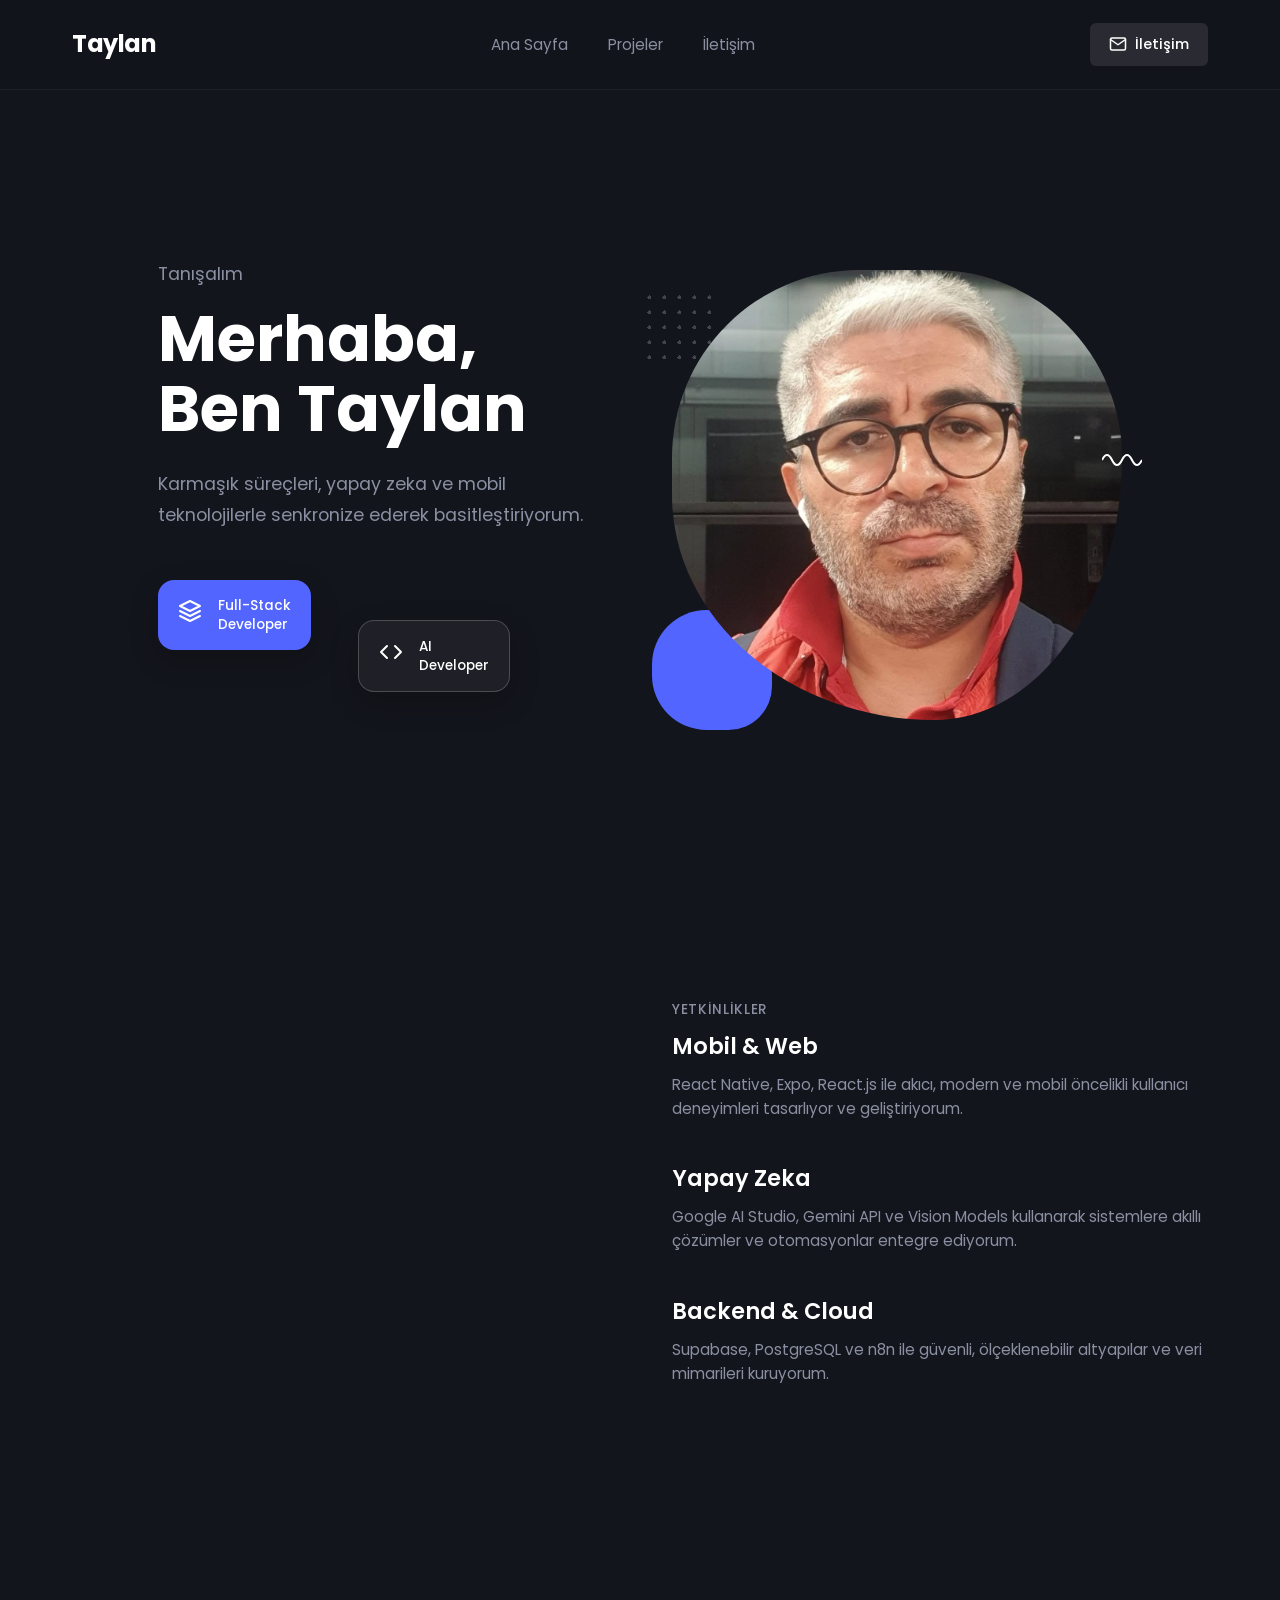
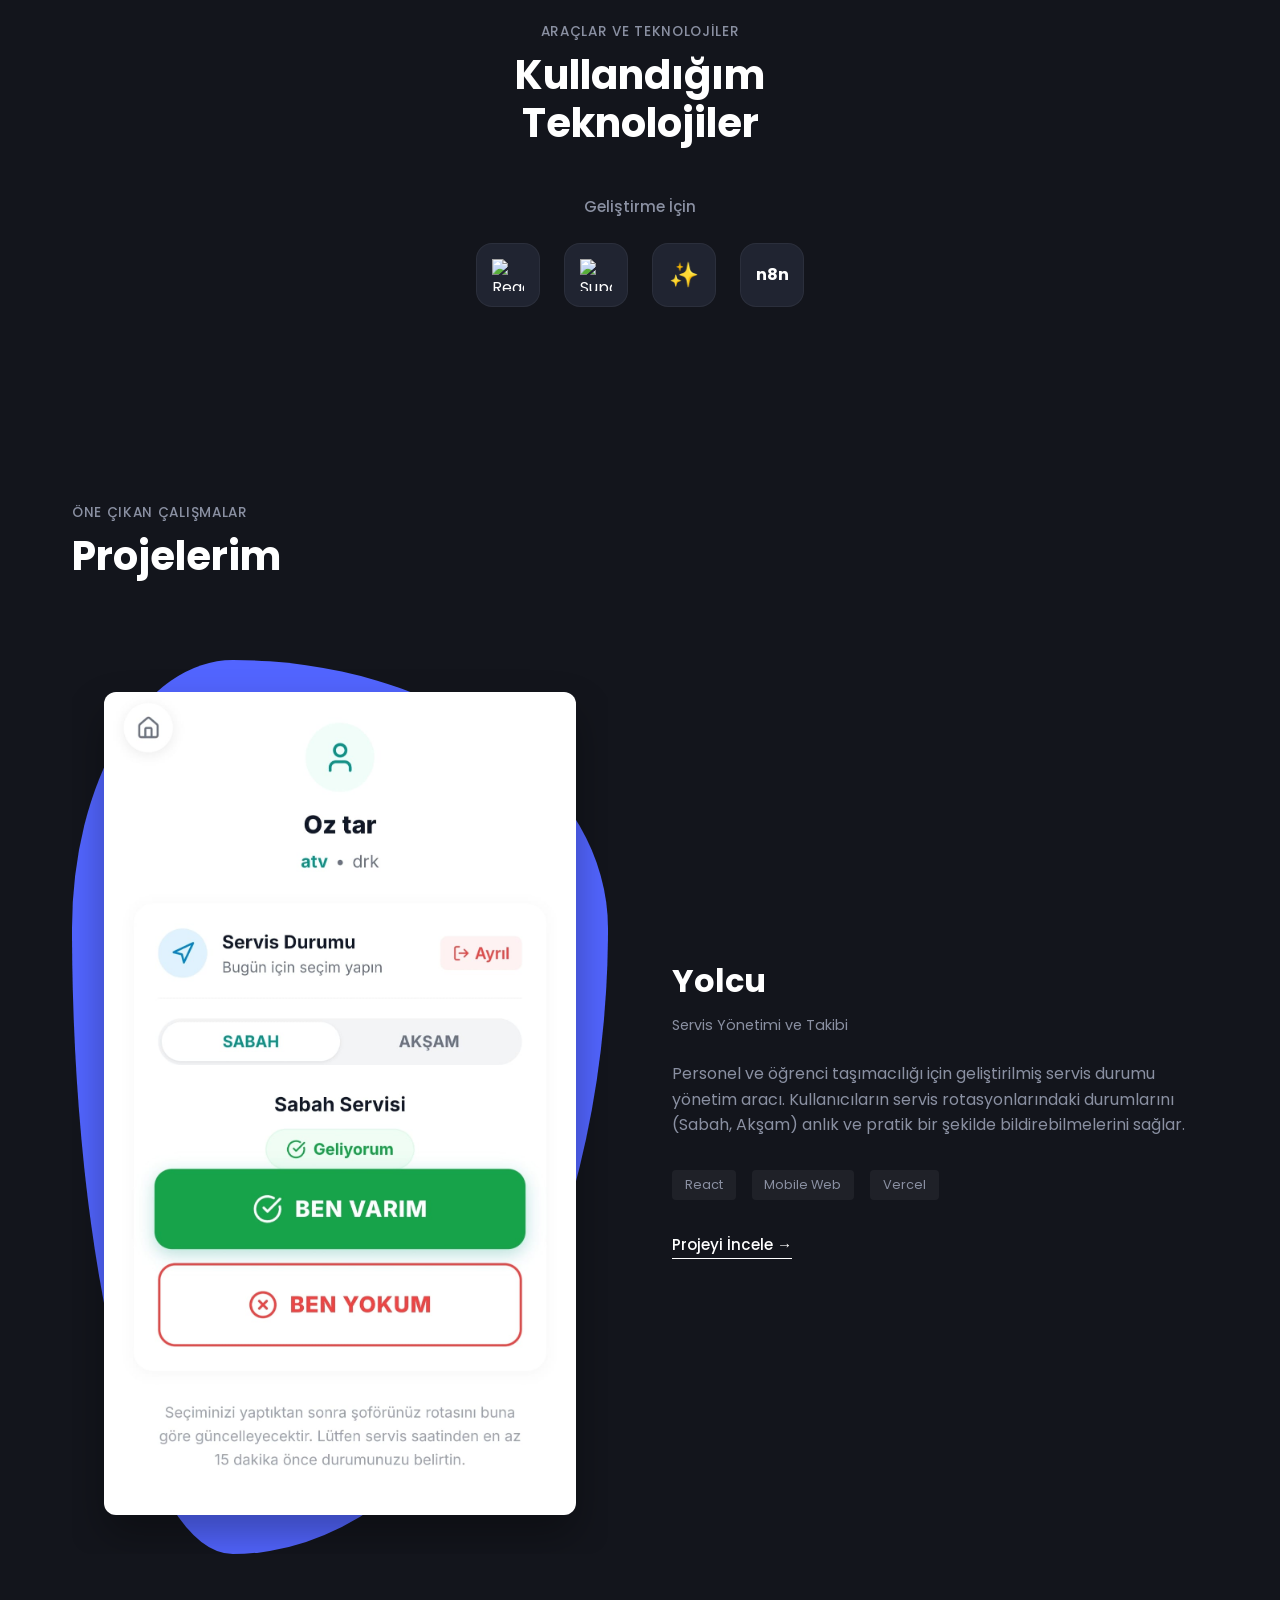
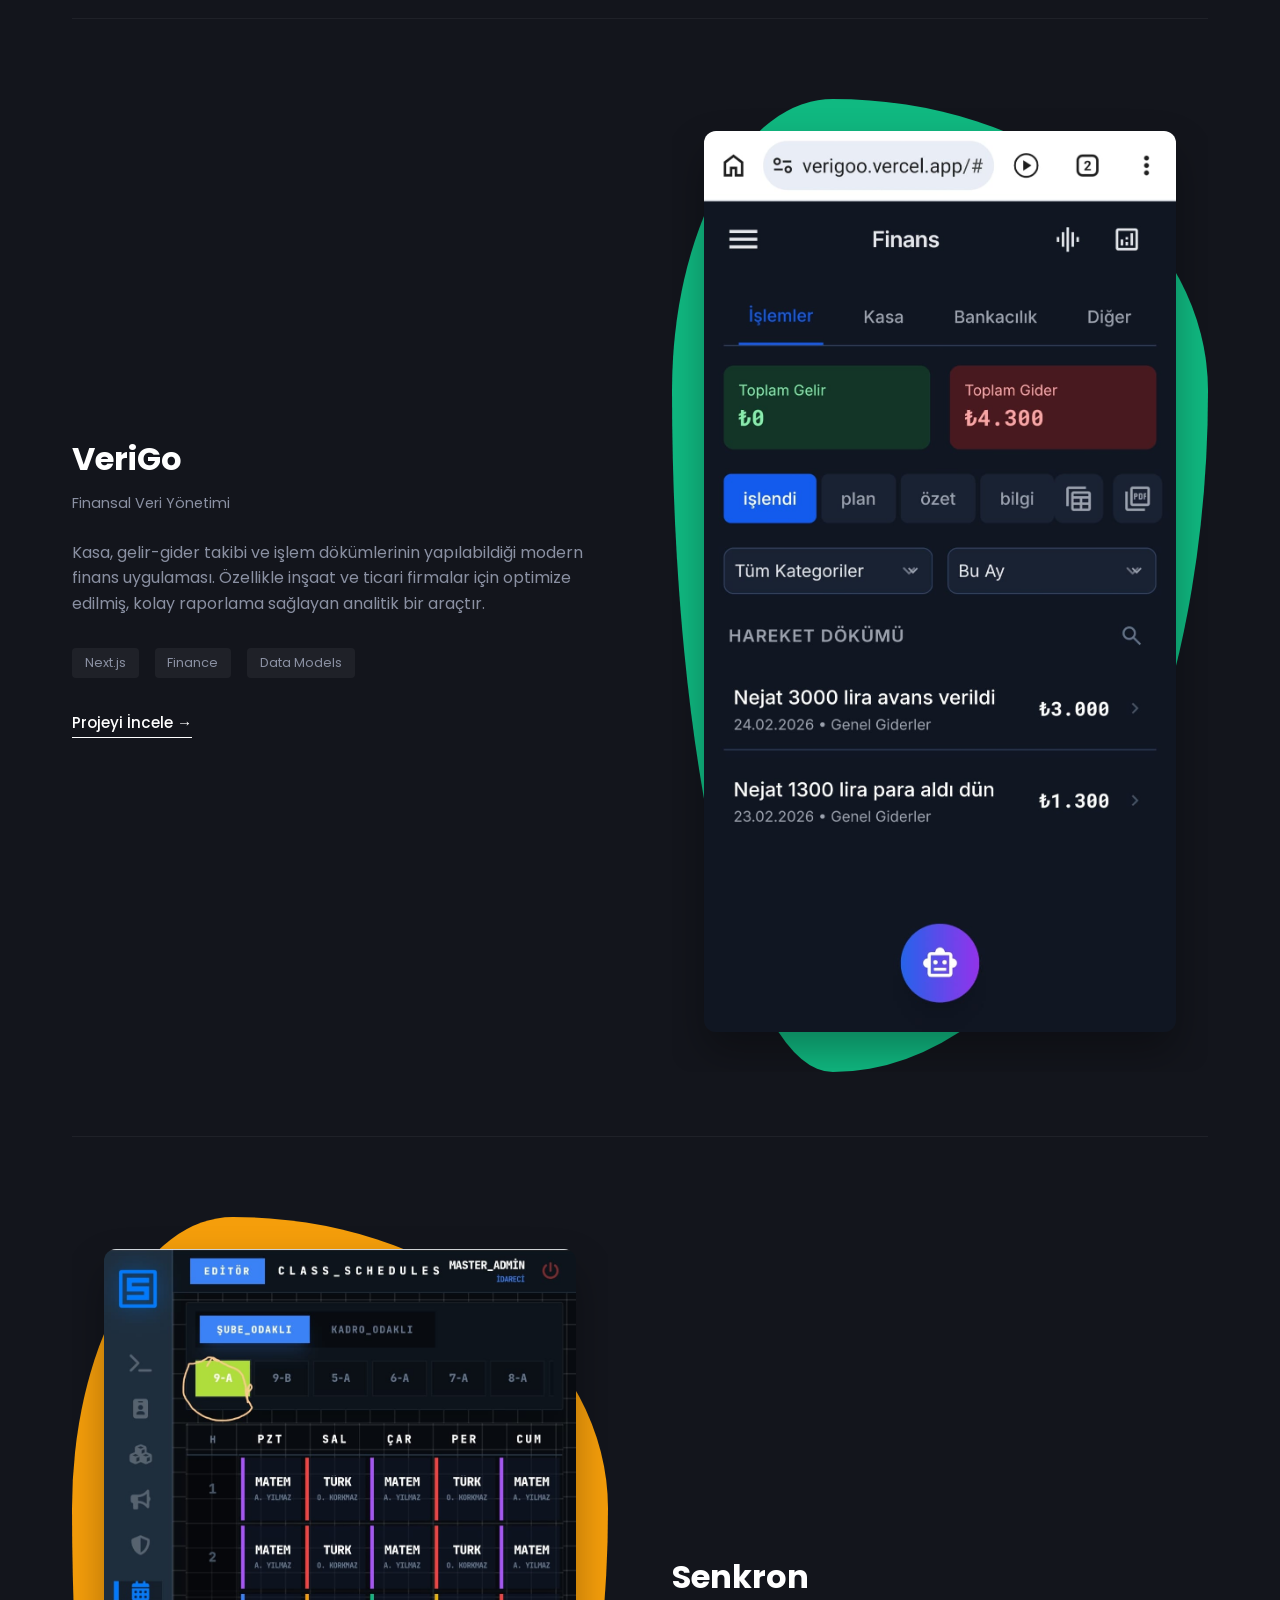
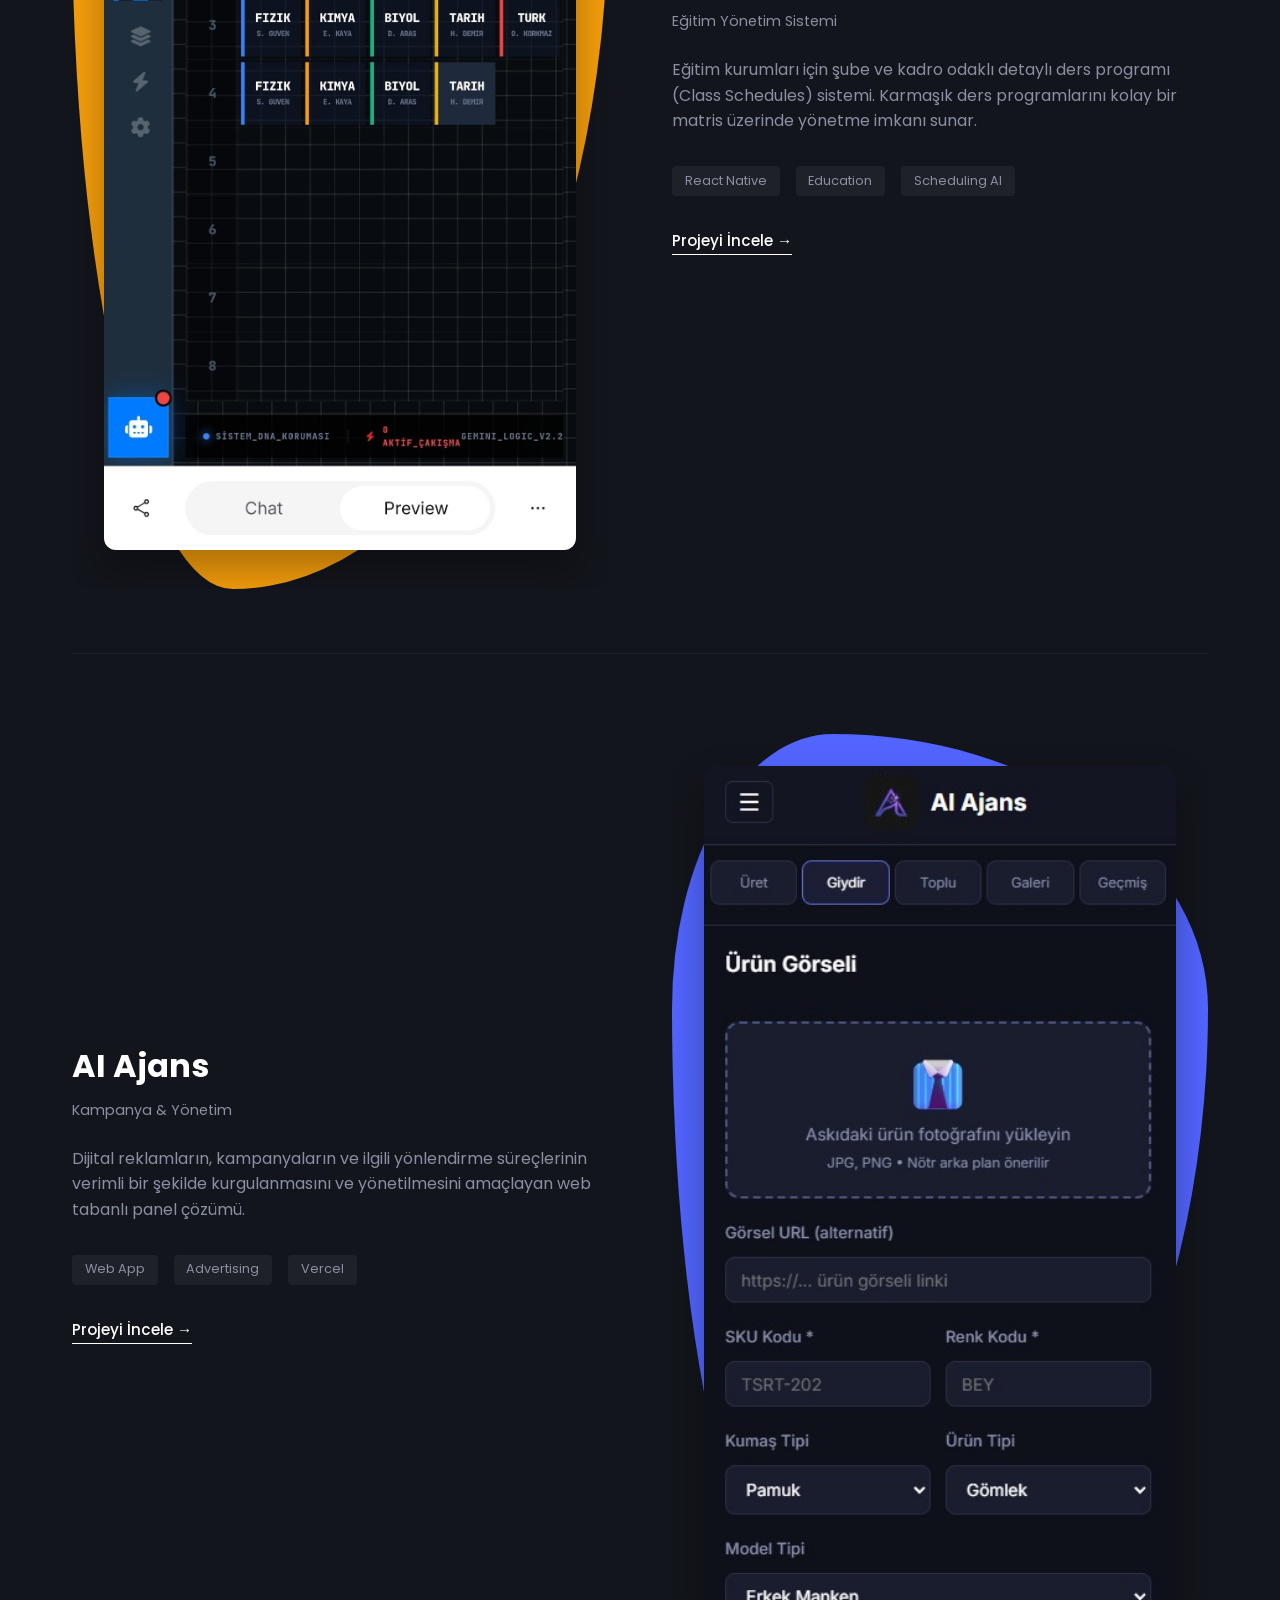
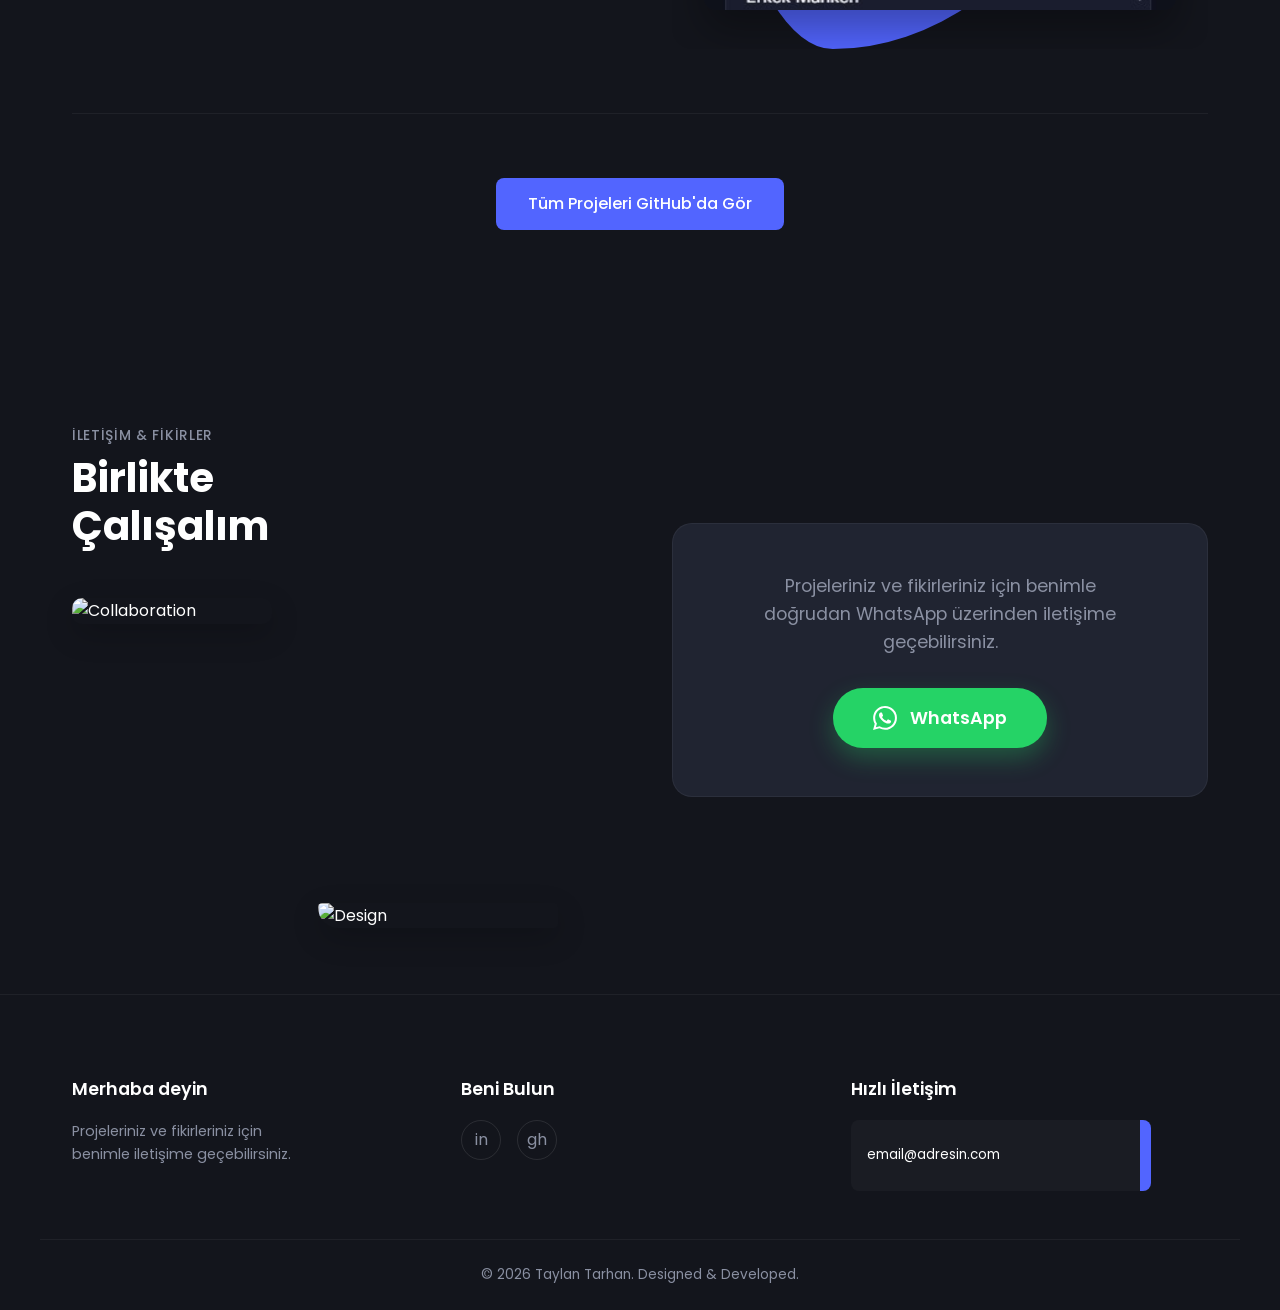
==== index.html @ 41ea9507 "Initial commit: Portfolio design implementation" ====
<!DOCTYPE html>
<html lang="tr">

<head>
    <meta charset="UTF-8">
    <meta name="viewport" content="width=device-width, initial-scale=1.0">
    <title>Taylan Tarhan | Mobil & AI Developer</title>
    <meta name="description"
        content="Karmaşık süreçleri, yapay zeka ve mobil teknolojilerle senkronize ederek basitleştiriyorum.">
    <!-- Google Fonts -->
    <link rel="preconnect" href="https://fonts.googleapis.com">
    <link rel="preconnect" href="https://fonts.gstatic.com" crossorigin>
    <link href="https://fonts.googleapis.com/css2?family=Poppins:wght@300;400;500;600;700;800&display=swap"
        rel="stylesheet">
    <link rel="stylesheet" href="index.css">
</head>

<body>

    <!-- Navbar -->
    <nav class="navbar">
        <div class="container nav-container">
            <a href="#" class="logo">Taylan</a>
            <ul class="nav-links">
                <li><a href="#home">Ana Sayfa</a></li>
                <li><a href="#projects">Projeler</a></li>
                <li><a href="#contact">İletişim</a></li>
            </ul>
            <a href="#contact" class="btn-contact">
                <svg width="18" height="18" viewBox="0 0 24 24" fill="none" stroke="currentColor" stroke-width="2"
                    stroke-linecap="round" stroke-linejoin="round">
                    <path d="M4 4h16c1.1 0 2 .9 2 2v12c0 1.1-.9 2-2 2H4c-1.1 0-2-.9-2-2V6c0-1.1.9-2 2-2z"></path>
                    <polyline points="22,6 12,13 2,6"></polyline>
                </svg>
                İletişim
            </a>
            <!-- Mobile Menu Toggler -->
            <button class="menu-toggle" aria-label="Toggle Menu">
                <span></span>
                <span></span>
                <span></span>
            </button>
        </div>
    </nav>

    <main>
        <!-- Hero Section -->
        <section id="home" class="hero">
            <div class="container hero-container">
                <!-- Left Content -->
                <div class="hero-content">
                    <span class="subtitle">Tanışalım</span>
                    <h1 class="hero-title">Merhaba,<br>Ben Taylan</h1>
                    <p class="hero-desc">Karmaşık süreçleri, yapay zeka ve mobil teknolojilerle senkronize ederek
                        basitleştiriyorum.</p>

                    <div class="floating-badges">
                        <div class="badge badge-1">
                            <div class="badge-icon">
                                <svg width="24" height="24" viewBox="0 0 24 24" fill="none" stroke="currentColor"
                                    stroke-width="2" stroke-linecap="round" stroke-linejoin="round">
                                    <polygon points="12 2 2 7 12 12 22 7 12 2"></polygon>
                                    <polyline points="2 17 12 22 22 17"></polyline>
                                    <polyline points="2 12 12 17 22 12"></polyline>
                                </svg>
                            </div>
                            <span class="badge-text">Full-Stack<br>Developer</span>
                        </div>
                        <div class="badge badge-2">
                            <div class="badge-icon">
                                <svg width="24" height="24" viewBox="0 0 24 24" fill="none" stroke="currentColor"
                                    stroke-width="2" stroke-linecap="round" stroke-linejoin="round">
                                    <polyline points="16 18 22 12 16 6"></polyline>
                                    <polyline points="8 6 2 12 8 18"></polyline>
                                </svg>
                            </div>
                            <span class="badge-text">AI<br>Developer</span>
                        </div>
                    </div>
                </div>

                <!-- Right Visual -->
                <div class="hero-visual">
                    <div class="hero-image-wrapper">
                        <!-- Profil fotoğrafı (kullanıcının klasöre koyduğu) -->
                        <div class="blob-mask">
                            <img src="./profile.png" alt="Taylan Tarhan" class="profile-img">
                        </div>
                        <div class="decorative-shape shape-blue"></div>
                        <div class="decorative-dots"></div>
                        <div class="decorative-wave">
                            <svg width="40" height="20" viewBox="0 0 40 20" fill="none">
                                <path d="M0 10 Q5 0 10 10 T20 10 T30 10 T40 10" stroke="white" stroke-width="2"
                                    fill="none" />
                            </svg>
                        </div>
                    </div>
                </div>
            </div>
        </section>

        <!-- Skills Section -->
        <section id="skills" class="skills-section">
            <div class="container skills-container">
                <div class="skills-empty-space"></div>
                <div class="skills-content">
                    <span class="section-label">Yetkinlikler</span>

                    <div class="skill-item">
                        <h3 class="skill-title">Mobil & Web</h3>
                        <p class="skill-desc">React Native, Expo, React.js ile akıcı, modern ve mobil öncelikli
                            kullanıcı deneyimleri tasarlıyor ve geliştiriyorum.</p>
                    </div>

                    <div class="skill-item">
                        <h3 class="skill-title">Yapay Zeka</h3>
                        <p class="skill-desc">Google AI Studio, Gemini API ve Vision Models kullanarak sistemlere akıllı
                            çözümler ve otomasyonlar entegre ediyorum.</p>
                    </div>

                    <div class="skill-item">
                        <h3 class="skill-title">Backend & Cloud</h3>
                        <p class="skill-desc">Supabase, PostgreSQL ve n8n ile güvenli, ölçeklenebilir altyapılar ve veri
                            mimarileri kuruyorum.</p>
                    </div>
                </div>
            </div>
        </section>

        <!-- Tools & Technologies -->
        <section class="tools-section">
            <div class="container">
                <div class="text-center">
                    <span class="section-label">Araçlar ve Teknolojiler</span>
                    <h2 class="section-title">Kullandığım<br>Teknolojiler</h2>
                </div>

                <div class="tools-grid">
                    <div class="tool-group">
                        <h4 class="tool-group-title">Geliştirme İçin</h4>
                        <div class="tool-icons">
                            <div class="tool-icon icon-react">
                                <img src="https://upload.wikimedia.org/wikipedia/commons/a/a7/React-icon.svg"
                                    alt="React">
                            </div>
                            <div class="tool-icon icon-supabase">
                                <img src="https://supabase.com/docs/supabase-logo-icon.svg" alt="Supabase">
                            </div>
                            <div class="tool-icon icon-gemini">
                                <!-- Placeholder icon for Gemini/AI -->
                                <span style="color:white; font-size:1.5rem;">✨</span>
                            </div>
                            <div class="tool-icon icon-n8n">
                                <!-- Placeholder icon for n8n -->
                                <span style="font-weight:bold; color:var(--text-color);">n8n</span>
                            </div>
                        </div>
                    </div>
                </div>
            </div>
        </section>

        <!-- Recent Projects -->
        <section id="projects" class="projects-section">
            <div class="container">
                <span class="section-label">Öne Çıkan Çalışmalar</span>
                <h2 class="section-title">Projelerim</h2>

                <!-- Project 1: Yolcu -->
                <div class="project-card">
                    <div class="project-image-wrapper">
                        <div class="project-blob-bg blob-color-1"></div>
                        <img src="./yolcu.png" alt="Yolcu Servis" class="project-img">
                    </div>
                    <div class="project-info">
                        <h3 class="project-name">Yolcu</h3>
                        <p class="project-role">Servis Yönetimi ve Takibi</p>
                        <p class="project-desc">Personel ve öğrenci taşımacılığı için geliştirilmiş servis durumu
                            yönetim aracı. Kullanıcıların servis rotasyonlarındaki durumlarını (Sabah, Akşam) anlık ve
                            pratik bir şekilde bildirebilmelerini sağlar.</p>

                        <div class="project-tags">
                            <span>React</span>
                            <span>Mobile Web</span>
                            <span>Vercel</span>
                        </div>

                        <a href="https://yolcu.vercel.app" target="_blank" class="btn-link">Projeyi İncele →</a>
                    </div>
                </div>

                <!-- Project 2: VeriGo -->
                <div class="project-card reverse">
                    <div class="project-image-wrapper">
                        <div class="project-blob-bg blob-color-2"></div>
                        <img src="./verigoo.png" alt="VeriGoo" class="project-img">
                    </div>
                    <div class="project-info">
                        <h3 class="project-name">VeriGo</h3>
                        <p class="project-role">Finansal Veri Yönetimi</p>
                        <p class="project-desc">Kasa, gelir-gider takibi ve işlem dökümlerinin yapılabildiği modern
                            finans uygulaması. Özellikle inşaat ve ticari firmalar için optimize edilmiş, kolay
                            raporlama sağlayan analitik bir araçtır.</p>

                        <div class="project-tags">
                            <span>Next.js</span>
                            <span>Finance</span>
                            <span>Data Models</span>
                        </div>

                        <a href="https://verigoo.vercel.app" target="_blank" class="btn-link">Projeyi İncele →</a>
                    </div>
                </div>

                <!-- Project 3: Senkron -->
                <div class="project-card">
                    <div class="project-image-wrapper">
                        <div class="project-blob-bg blob-color-3"></div>
                        <img src="./senkron.png" alt="Senkron" class="project-img">
                    </div>
                    <div class="project-info">
                        <h3 class="project-name">Senkron</h3>
                        <p class="project-role">Eğitim Yönetim Sistemi</p>
                        <p class="project-desc">Eğitim kurumları için şube ve kadro odaklı detaylı ders programı (Class
                            Schedules) sistemi. Karmaşık ders programlarını kolay bir matris üzerinde yönetme imkanı
                            sunar.</p>

                        <div class="project-tags">
                            <span>React Native</span>
                            <span>Education</span>
                            <span>Scheduling AI</span>
                        </div>

                        <a href="https://senkron.vercel.app" target="_blank" class="btn-link">Projeyi İncele →</a>
                    </div>
                </div>

                <!-- Project 4: AI Ajans -->
                <div class="project-card reverse">
                    <div class="project-image-wrapper">
                        <div class="project-blob-bg blob-color-1"></div>
                        <img src="./reklamlar.png" alt="AI Ajans" class="project-img">
                    </div>
                    <div class="project-info">
                        <h3 class="project-name">AI Ajans</h3>
                        <p class="project-role">Kampanya & Yönetim</p>
                        <p class="project-desc">Dijital reklamların, kampanyaların ve ilgili yönlendirme süreçlerinin
                            verimli bir şekilde kurgulanmasını ve yönetilmesini amaçlayan web tabanlı panel çözümü.</p>

                        <div class="project-tags">
                            <span>Web App</span>
                            <span>Advertising</span>
                            <span>Vercel</span>
                        </div>

                        <a href="https://reklamlar-tau.vercel.app/" target="_blank" class="btn-link">Projeyi İncele
                            →</a>
                    </div>
                </div>

                <div class="text-center" style="margin-top: 4rem;">
                    <a href="https://github.com/ttarhan36" target="_blank" class="btn-primary">Tüm Projeleri
                        GitHub'da Gör</a>
                </div>
            </div>
        </section>

        <!-- Collaborate Section -->
        <section class="collaborate-section">
            <div class="container collaborate-container">
                <div class="collaborate-visual">
                    <span class="section-label">İletişim & Fikirler</span>
                    <h2 class="section-title">Birlikte<br>Çalışalım</h2>
                    <div class="floating-images">
                        <img src="https://images.unsplash.com/photo-1542744173-8e7e53415bb0?q=80&w=400&auto=format&fit=crop"
                            alt="Collaboration" class="collab-img-1">
                        <img src="https://images.unsplash.com/photo-1558655146-d09347e92766?q=80&w=400&auto=format&fit=crop"
                            alt="Design" class="collab-img-2">
                    </div>
                </div>
                <div class="whatsapp-container">
                    <p class="whatsapp-text">Projeleriniz ve fikirleriniz için benimle doğrudan WhatsApp üzerinden
                        iletişime geçebilirsiniz.</p>
                    <a href="https://wa.me/905458858577" target="_blank" class="btn-whatsapp">
                        <svg width="24" height="24" viewBox="0 0 24 24" fill="currentColor"
                            xmlns="http://www.w3.org/2000/svg">
                            <path
                                d="M17.472 14.382c-.297-.149-1.758-.867-2.03-.967-.273-.099-.471-.148-.67.15-.197.297-.767.966-.94 1.164-.173.199-.347.223-.644.075-.297-.15-1.255-.463-2.39-1.475-.888-.788-1.489-1.761-1.662-2.06-.173-.297-.018-.458.13-.606.134-.133.298-.347.446-.52.149-.174.198-.298.298-.497.099-.198.05-.371-.025-.52-.075-.149-.669-1.612-.916-2.207-.242-.579-.487-.5-.669-.51-.173-.008-.371-.01-.57-.01-.198 0-.52.074-.792.372-.272.297-1.04 1.016-1.04 2.479 0 1.462 1.065 2.875 1.213 3.074.149.198 2.096 3.2 5.077 4.487.709.306 1.262.489 1.694.625.712.227 1.36.195 1.871.118.571-.085 1.758-.719 2.006-1.413.248-.694.248-1.289.173-1.413-.074-.124-.272-.198-.57-.347m-5.421 7.403h-.004a9.87 9.87 0 01-5.031-1.378l-.361-.214-3.741.982.998-3.648-.235-.374a9.86 9.86 0 01-1.51-5.26c.001-5.45 4.436-9.884 9.888-9.884 2.64 0 5.122 1.03 6.988 2.898a9.825 9.825 0 012.893 6.994c-.003 5.45-4.437 9.884-9.885 9.884m8.413-18.297A11.815 11.815 0 0012.05 0C5.495 0 .16 5.335.157 11.892c0 2.096.547 4.142 1.588 5.945L.057 24l6.305-1.654a11.882 11.882 0 005.683 1.448h.005c6.554 0 11.89-5.335 11.893-11.893a11.821 11.821 0 00-3.48-8.413z" />
                        </svg>
                        WhatsApp
                    </a>
                </div>
            </div>
        </section>

    </main>

    <!-- Footer -->
    <footer class="footer">
        <div class="container footer-container">
            <div class="footer-col">
                <span class="footer-label">Merhaba deyin</span>
                <p class="footer-text">Projeleriniz ve fikirleriniz için benimle iletişime geçebilirsiniz.</p>
            </div>
            <div class="footer-col">
                <span class="footer-label">Beni Bulun</span>
                <div class="social-links">
                    <a href="https://www.linkedin.com/in/taylan-tarhan-07289817/" target="_blank"
                        class="social-icon">in</a>
                    <a href="https://github.com/ttarhan36" target="_blank" class="social-icon">gh</a>
                </div>
            </div>
            <div class="footer-col">
                <span class="footer-label">Hızlı İletişim</span>
                <div class="newsletter-form">
                    <input type="email" placeholder="Email adresiniz" readonly value="email@adresin.com">
                    <a href="mailto:email@adresin.com" class="btn-subscribe">Mail At</a>
                </div>
            </div>
        </div>
        <div class="container footer-bottom">
            <p>&copy; 2026 Taylan Tarhan. Designed & Developed.</p>
        </div>
    </footer>

    <!-- Script for mobile menu -->
    <script src="main.js"></script>
</body>

</html>
---- index.css ----
/* CSS Reset and Variables */
:root {
    --bg-main: #13151c;
    /* Koyu lacivert/gri arka plan */
    --bg-secondary: #1a1d27;
    --bg-card: #202431;
    --text-main: #ffffff;
    --text-muted: #8a90a2;
    --primary-color: #5265ff;
    /* Ana odak rengi (Mavi) */
    --primary-color-hover: #6778ff;

    --font-family: 'Poppins', sans-serif;

    /* Layout Sizes */
    --container-width: 1200px;
    --nav-height: 90px;
}

* {
    margin: 0;
    padding: 0;
    box-sizing: border-box;
}

html {
    scroll-behavior: smooth;
}

body {
    background-color: var(--bg-main);
    color: var(--text-main);
    font-family: var(--font-family);
    line-height: 1.6;
    overflow-x: hidden;
}

a {
    text-decoration: none;
    color: inherit;
}

ul {
    list-style: none;
}

.container {
    max-width: var(--container-width);
    margin: 0 auto;
    padding: 0 2rem;
}

.text-center {
    text-align: center;
}

/* ── Typography ── */
.section-label {
    display: inline-block;
    color: var(--text-muted);
    font-size: 0.85rem;
    font-weight: 500;
    letter-spacing: 0.05em;
    margin-bottom: 0.5rem;
    text-transform: uppercase;
}

.section-title {
    font-size: 2.5rem;
    font-weight: 700;
    line-height: 1.2;
    margin-bottom: 2rem;
}

/* ── Buttons ── */
.btn-primary {
    display: inline-flex;
    align-items: center;
    justify-content: center;
    background-color: var(--primary-color);
    color: #fff;
    padding: 0.8rem 2rem;
    border-radius: 8px;
    font-weight: 500;
    transition: background-color 0.3s ease;
    border: none;
    cursor: pointer;
    font-family: inherit;
    font-size: 1rem;
}

.btn-primary:hover {
    background-color: var(--primary-color-hover);
}

.btn-link {
    display: inline-flex;
    align-items: center;
    color: var(--text-main);
    font-weight: 500;
    font-size: 0.95rem;
    position: relative;
    padding-bottom: 2px;
}

.btn-link::after {
    content: '';
    position: absolute;
    bottom: 0;
    left: 0;
    width: 100%;
    height: 1px;
    background-color: var(--text-main);
    transition: width 0.3s ease;
}

.btn-link:hover::after {
    width: 0;
}

/* ── Navbar ── */
.navbar {
    position: fixed;
    top: 0;
    left: 0;
    width: 100%;
    height: var(--nav-height);
    display: flex;
    align-items: center;
    z-index: 1000;
    background: rgba(19, 21, 28, 0.85);
    backdrop-filter: blur(10px);
    border-bottom: 1px solid rgba(255, 255, 255, 0.05);
}

.nav-container {
    display: flex;
    justify-content: space-between;
    align-items: center;
    width: 100%;
}

.logo {
    font-size: 1.5rem;
    font-weight: 700;
    letter-spacing: -0.02em;
}

.nav-links {
    display: flex;
    gap: 2.5rem;
}

.nav-links a {
    font-size: 0.95rem;
    font-weight: 400;
    color: var(--text-muted);
    transition: color 0.3s ease;
}

.nav-links a:hover {
    color: var(--text-main);
}

.btn-contact {
    display: flex;
    align-items: center;
    gap: 0.5rem;
    background: rgba(255, 255, 255, 0.1);
    padding: 0.6rem 1.2rem;
    border-radius: 6px;
    font-size: 0.9rem;
    font-weight: 500;
    transition: background 0.3s ease;
}

.btn-contact:hover {
    background: var(--primary-color);
}

.menu-toggle {
    display: none;
    flex-direction: column;
    gap: 5px;
    background: none;
    border: none;
    cursor: pointer;
}

.menu-toggle span {
    width: 24px;
    height: 2px;
    background: var(--text-main);
    transition: all 0.3s ease;
}

/* ── Hero Section ── */
.hero {
    min-height: 100vh;
    display: flex;
    align-items: center;
    padding-top: var(--nav-height);
}

.hero-container {
    display: grid;
    grid-template-columns: 1fr 1fr;
    gap: 4rem;
    align-items: center;
}

.subtitle {
    display: block;
    color: var(--text-muted);
    font-size: 1.1rem;
    margin-bottom: 1rem;
}

.hero-title {
    font-size: 4rem;
    font-weight: 700;
    line-height: 1.1;
    margin-bottom: 1.5rem;
}

.hero-desc {
    color: var(--text-muted);
    font-size: 1.1rem;
    max-width: 450px;
    margin-bottom: 3rem;
    line-height: 1.8;
}

/* Floating Badges */
.floating-badges {
    position: relative;
    height: 150px;
    /* Space for the floating items */
}

.badge {
    position: absolute;
    background: rgba(255, 255, 255, 0.05);
    border: 1px solid rgba(255, 255, 255, 0.1);
    backdrop-filter: blur(8px);
    border-radius: 16px;
    padding: 1rem 1.25rem;
    display: flex;
    align-items: center;
    gap: 1rem;
    transform-style: preserve-3d;
    box-shadow: 0 10px 30px rgba(0, 0, 0, 0.2);
}

.badge-1 {
    top: 0;
    left: 0;
    background: var(--primary-color);
    border: none;
    animation: float1 6s ease-in-out infinite;
    z-index: 2;
}

.badge-2 {
    top: 40px;
    left: 200px;
    border-color: rgba(255, 255, 255, 0.2);
    animation: float2 5s ease-in-out infinite alternate;
}

.badge-text {
    font-size: 0.85rem;
    font-weight: 500;
    line-height: 1.4;
}

/* Hero Visual right side */
.hero-visual {
    position: relative;
    display: flex;
    justify-content: center;
    align-items: center;
}

.hero-image-wrapper {
    position: relative;
    width: 450px;
    height: 450px;
}

/* Profile image with organic blob shape */
.blob-mask {
    width: 100%;
    height: 100%;
    overflow: hidden;
    /* Custom organic shape using clip-path or border-radius */
    border-radius: 50% 50% 50% 70% / 50% 50% 70% 60%;
    background: #e6cba3;
    /* skin tone default placeholder bg */
    z-index: 2;
    position: relative;
}

.blob-mask img {
    width: 100%;
    height: 100%;
    object-fit: cover;
}

/* Decorative background shapes */
.decorative-shape {
    position: absolute;
    width: 120px;
    height: 120px;
    border-radius: 50% 60% 40% 50%;
    z-index: 1;
}

.shape-blue {
    background-color: var(--primary-color);
    bottom: -10px;
    left: -20px;
}

.decorative-dots {
    position: absolute;
    top: 20px;
    left: -30px;
    width: 80px;
    height: 80px;
    background-image: radial-gradient(rgba(255, 255, 255, 0.2) 2px, transparent 2px);
    background-size: 15px 15px;
    z-index: 1;
}

.decorative-wave {
    position: absolute;
    top: 40%;
    right: -20px;
    z-index: 3;
}

/* ── General Sections ── */
.skills-section,
.tools-section,
.projects-section,
.collaborate-section {
    padding: 6rem 0;
}

/* ── Skills Section ── */
.skills-container {
    display: grid;
    grid-template-columns: 1fr 1fr;
    gap: 4rem;
}

@media(max-width: 900px) {
    .skills-container {
        grid-template-columns: 1fr;
        gap: 2rem;
    }

    .skills-empty-space {
        display: none;
    }
}

.skill-item {
    margin-bottom: 2.5rem;
}

.skill-title {
    font-size: 1.4rem;
    font-weight: 600;
    margin-bottom: 0.5rem;
    color: #fff;
}

.skill-desc {
    color: var(--text-muted);
    font-size: 0.95rem;
    line-height: 1.6;
}

/* ── Tools Section ── */
.tools-grid {
    display: flex;
    justify-content: center;
    gap: 2rem;
    margin-top: 3rem;
    flex-wrap: wrap;
}

.tool-group {
    text-align: center;
}

.tool-group-title {
    font-weight: 500;
    color: var(--text-muted);
    margin-bottom: 1.5rem;
    font-size: 0.95rem;
}

.tool-icons {
    display: flex;
    justify-content: center;
    flex-wrap: wrap;
    gap: 1.5rem;
    max-width: 400px;
}

.tool-icon {
    width: 64px;
    height: 64px;
    background: var(--bg-card);
    border-radius: 16px;
    display: flex;
    align-items: center;
    justify-content: center;
    border: 1px solid rgba(255, 255, 255, 0.05);
    transition: transform 0.3s ease;
}

.tool-icon:hover {
    transform: translateY(-5px);
    border-color: rgba(255, 255, 255, 0.2);
}

.tool-icon img {
    max-width: 32px;
    max-height: 32px;
}

/* ── Projects Section ── */
.project-card {
    display: grid;
    grid-template-columns: 1fr 1fr;
    gap: 4rem;
    align-items: center;
    margin-top: 5rem;
}

.project-card.reverse {
    direction: rtl;
    /* simple trick for reversing layout, inner content should be ltr */
}

.project-card.reverse .project-info {
    direction: ltr;
}

/* İnce Ayırıcı Çizgi (Divider) */
.project-card:not(:last-child) {
    border-bottom: 1px solid rgba(255, 255, 255, 0.05);
    padding-bottom: 4rem;
    margin-bottom: 4rem;
}

.project-image-wrapper {
    position: relative;
    border-radius: 20px;
    overflow: hidden;
    padding: 2rem;
    /* space for the blob background effect */
}

.project-blob-bg {
    position: absolute;
    inset: 0;
    border-radius: 30% 70% 70% 30% / 30% 30% 70% 70%;
    z-index: 1;
}

.blob-color-1 {
    background-color: #5265ff;
}

.blob-color-2 {
    background-color: #10b981;
}

.blob-color-3 {
    background-color: #f59e0b;
}

.project-img {
    position: relative;
    z-index: 2;
    width: 100%;
    border-radius: 12px;
    box-shadow: 0 20px 40px rgba(0, 0, 0, 0.3);
}

.project-name {
    font-size: 2rem;
    font-weight: 700;
    margin-bottom: 0.5rem;
}

.project-role {
    font-size: 0.9rem;
    color: var(--text-muted);
    margin-bottom: 1.5rem;
}

.project-desc {
    color: var(--text-muted);
    font-size: 1rem;
    margin-bottom: 2rem;
}

.project-tags {
    display: flex;
    gap: 1rem;
    flex-wrap: wrap;
    margin-bottom: 2rem;
}

.project-tags span {
    font-size: 0.8rem;
    color: var(--text-muted);
    background: rgba(255, 255, 255, 0.05);
    padding: 0.3rem 0.8rem;
    border-radius: 4px;
}

/* ── Collaborate Section ── */
.collaborate-container {
    display: grid;
    grid-template-columns: 1fr 1fr;
    gap: 4rem;
    align-items: center;
}

.collaborate-visual {
    position: relative;
}

.floating-images {
    position: relative;
    height: 300px;
    margin-top: 3rem;
}

.collab-img-1,
.collab-img-2 {
    position: absolute;
    border-radius: 12px;
    box-shadow: 0 10px 30px rgba(0, 0, 0, 0.2);
}

.collab-img-1 {
    width: 200px;
    top: 0;
    left: 0;
    border-radius: 10px;
    z-index: 2;
}

.collab-img-2 {
    width: 240px;
    bottom: -30px;
    right: 50px;
    border-radius: 20px 20px 20px 100px;
    /* Custom shape style from design */
}

.whatsapp-container {
    background: var(--bg-card);
    padding: 3rem;
    border-radius: 20px;
    display: flex;
    flex-direction: column;
    align-items: center;
    justify-content: center;
    text-align: center;
    gap: 2rem;
    border: 1px solid rgba(255, 255, 255, 0.05);
}

.whatsapp-text {
    font-size: 1.1rem;
    color: var(--text-muted);
    max-width: 400px;
    line-height: 1.6;
}

.btn-whatsapp {
    display: inline-flex;
    align-items: center;
    gap: 0.8rem;
    background-color: #25D366;
    color: #fff;
    padding: 1rem 2.5rem;
    border-radius: 50px;
    font-weight: 600;
    font-size: 1.1rem;
    transition: all 0.3s ease;
    box-shadow: 0 10px 25px rgba(37, 211, 102, 0.3);
}

.btn-whatsapp:hover {
    transform: translateY(-5px);
    background-color: #1ebe57;
    box-shadow: 0 15px 35px rgba(37, 211, 102, 0.4);
    color: #fff;
}

/* ── Footer ── */
.footer {
    padding-top: 5rem;
    border-top: 1px solid rgba(255, 255, 255, 0.05);
}

.footer-container {
    display: grid;
    grid-template-columns: repeat(3, 1fr);
    gap: 2rem;
    margin-bottom: 3rem;
}

.footer-label {
    display: block;
    font-size: 1.1rem;
    font-weight: 600;
    margin-bottom: 1rem;
}

.footer-text {
    color: var(--text-muted);
    font-size: 0.9rem;
    max-width: 250px;
}

.social-links {
    display: flex;
    gap: 1rem;
}

.social-icon {
    width: 40px;
    height: 40px;
    display: flex;
    align-items: center;
    justify-content: center;
    border: 1px solid rgba(255, 255, 255, 0.1);
    border-radius: 50%;
    color: var(--text-muted);
    transition: all 0.3s;
}

.social-icon:hover {
    background: var(--text-main);
    color: var(--bg-main);
}

.newsletter-form {
    display: flex;
    background: rgba(255, 255, 255, 0.03);
    border-radius: 8px;
    overflow: hidden;
    max-width: 300px;
}

.newsletter-form input {
    flex: 1;
    background: transparent;
    border: none;
    padding: 0.8rem 1rem;
    color: var(--text-main);
    font-family: inherit;
    outline: none;
}

.btn-subscribe {
    background: var(--primary-color);
    color: #fff;
    padding: 0.8rem 1.25rem;
    font-weight: 500;
    font-size: 0.9rem;
    transition: background 0.3s;
}

.btn-subscribe:hover {
    background: var(--primary-color-hover);
}

.footer-bottom {
    text-align: center;
    padding: 1.5rem 0;
    border-top: 1px solid rgba(255, 255, 255, 0.05);
    color: var(--text-muted);
    font-size: 0.85rem;
}

/* ── Animations ── */
@keyframes float1 {

    0%,
    100% {
        transform: translateY(0);
    }

    50% {
        transform: translateY(-10px);
    }
}

@keyframes float2 {

    0%,
    100% {
        transform: translateY(0);
    }

    50% {
        transform: translateY(15px);
    }
}

/* ── Responsive ── */
@media (max-width: 992px) {

    .hero-container,
    .project-card,
    .collaborate-container {
        grid-template-columns: 1fr;
        gap: 3rem;
    }

    .project-card.reverse {
        direction: ltr;
        /* Reset reverse on mobile */
    }

    .hero-visual {
        order: -1;
        /* image first on mobile */
    }

    .hero-title {
        font-size: 3rem;
    }

    .footer-container {
        grid-template-columns: 1fr;
        gap: 3rem;
    }
}

@media (max-width: 768px) {

    .nav-links,
    .btn-contact {
        display: none;
        /* simple mobile nav hide for now */
    }

    .menu-toggle {
        display: flex;
    }
}
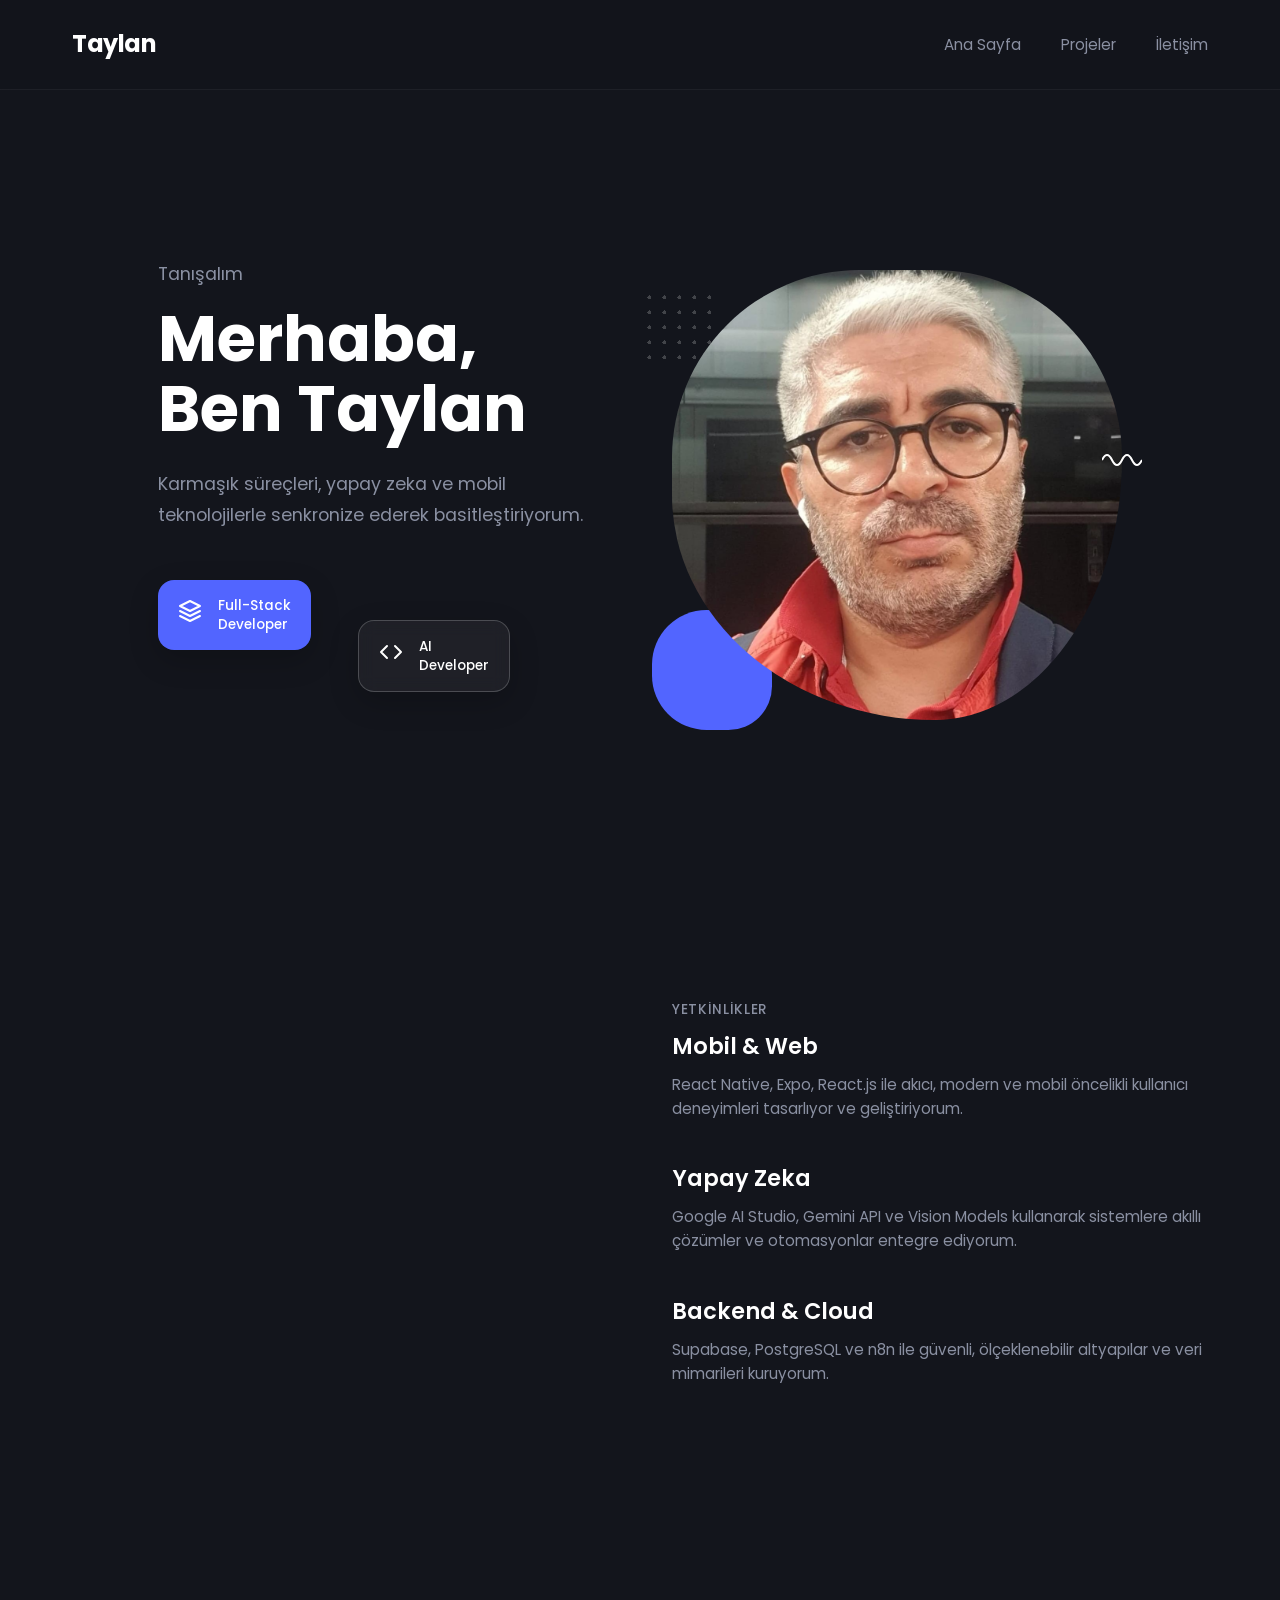
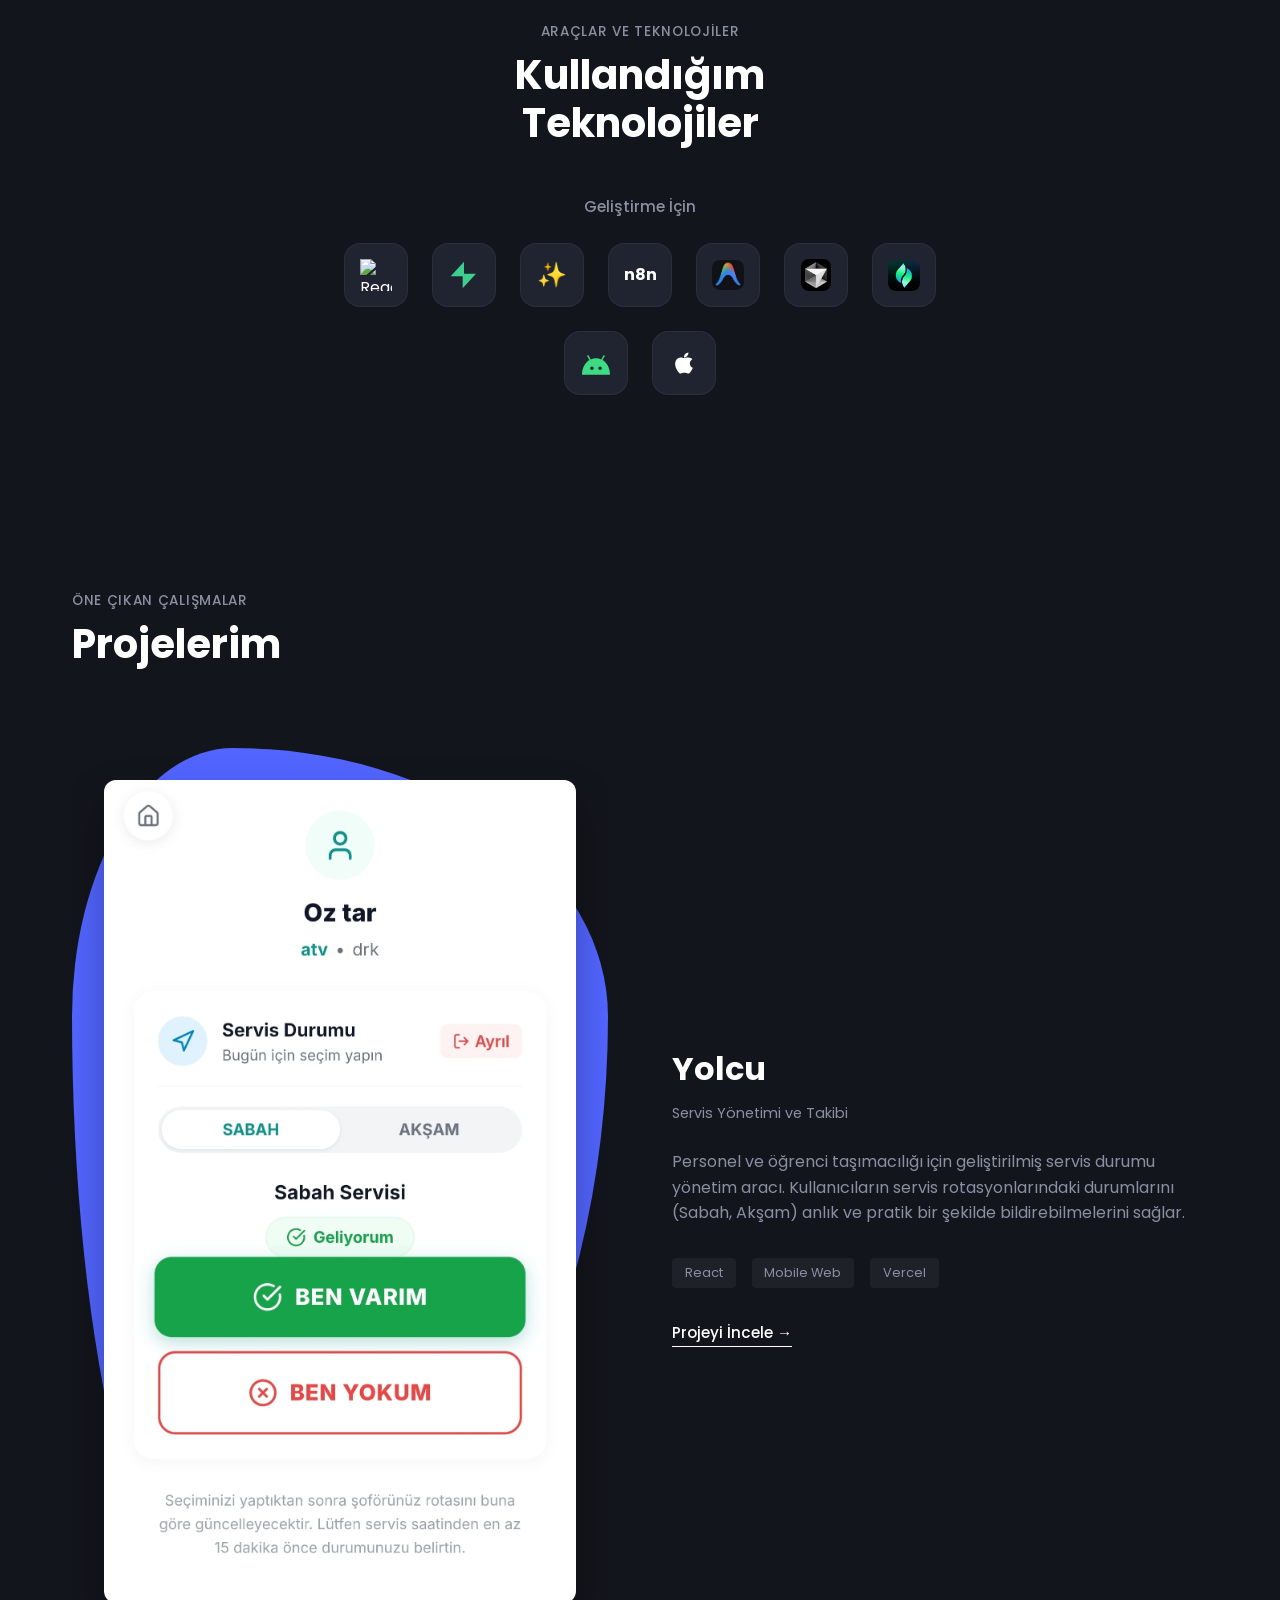
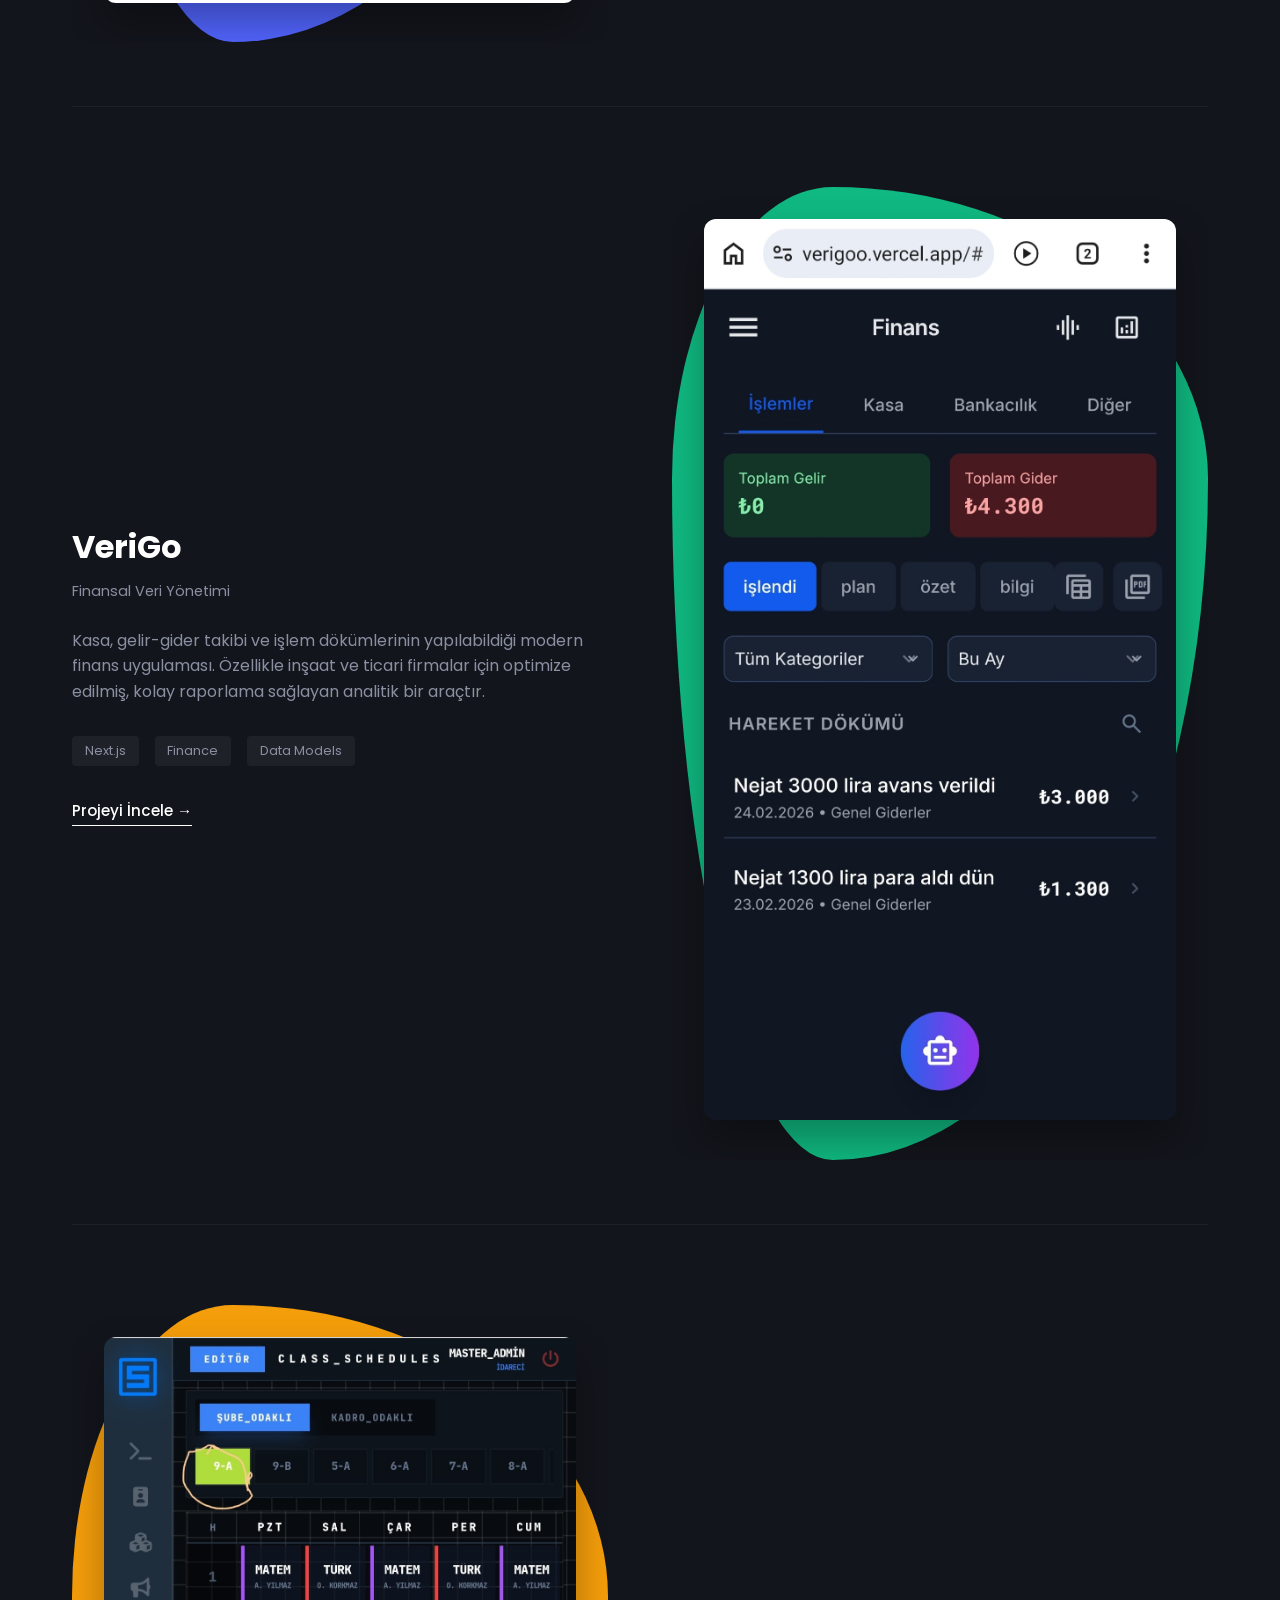
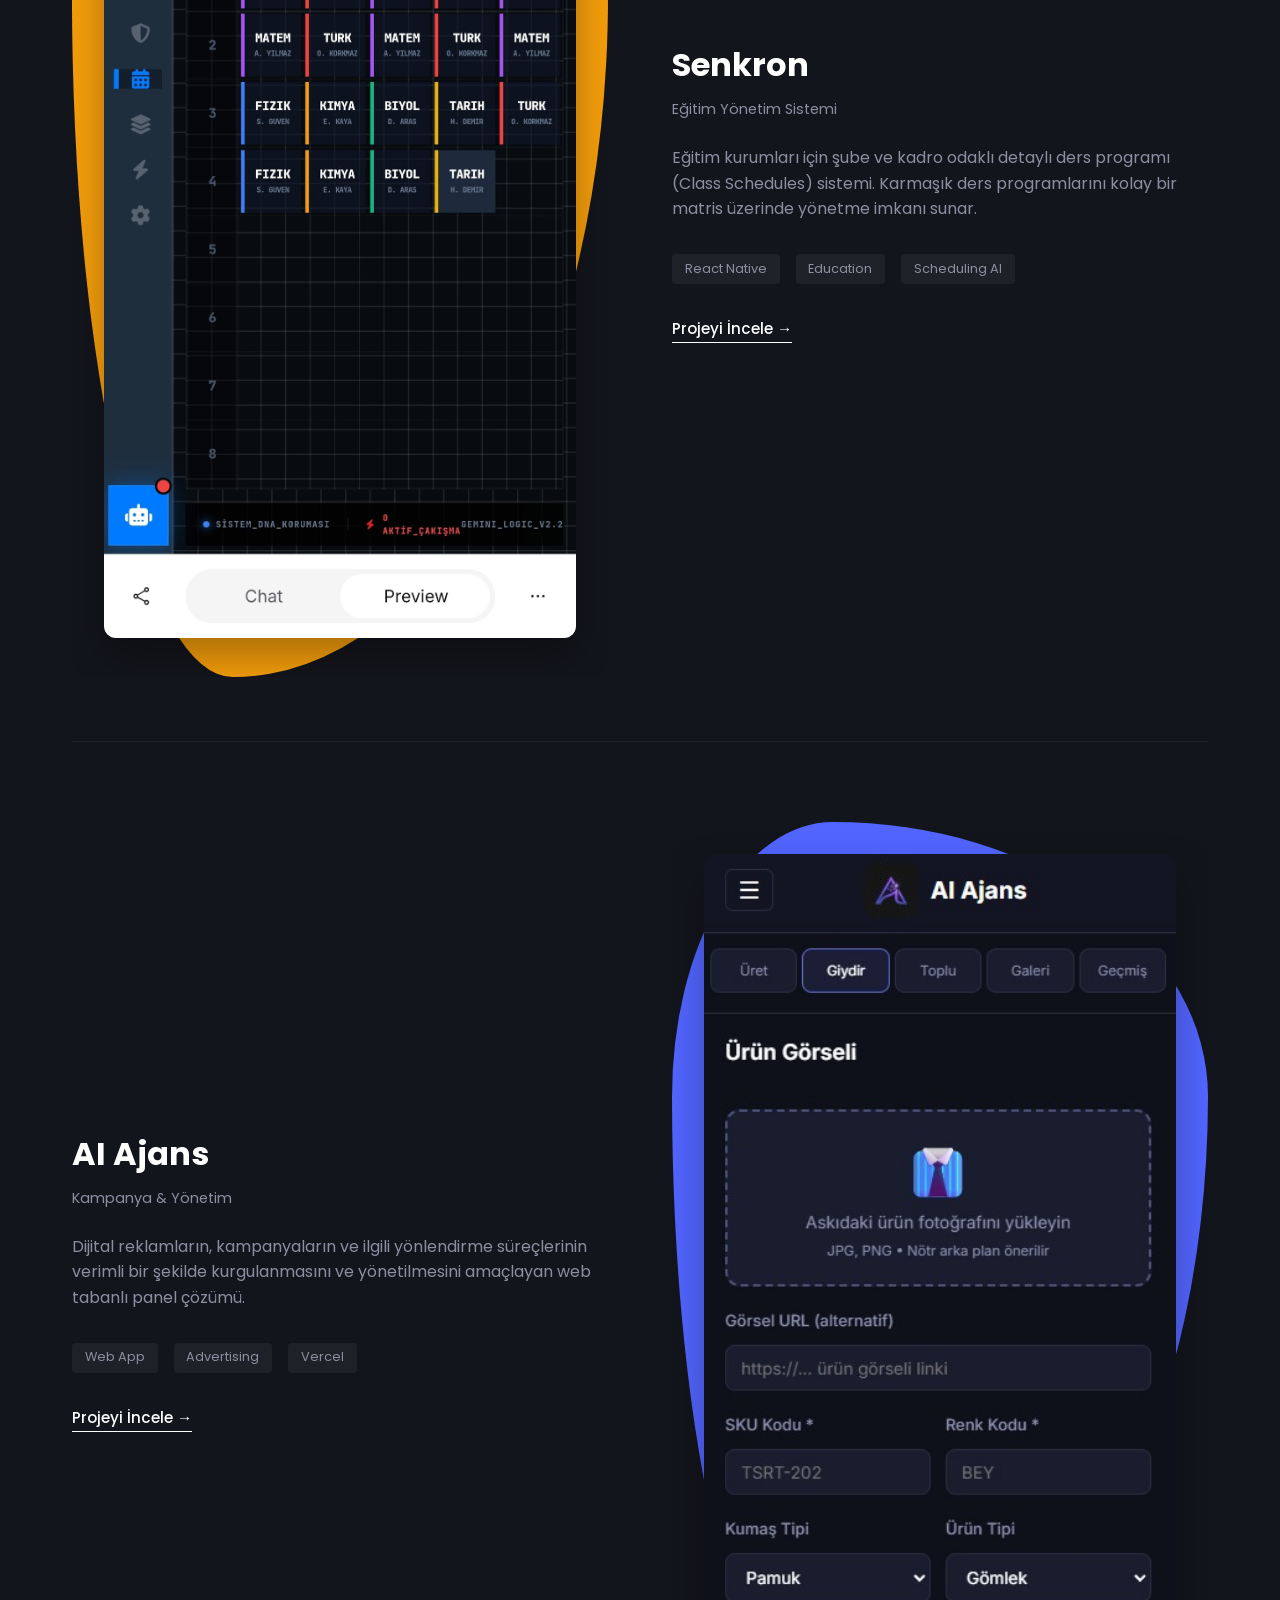
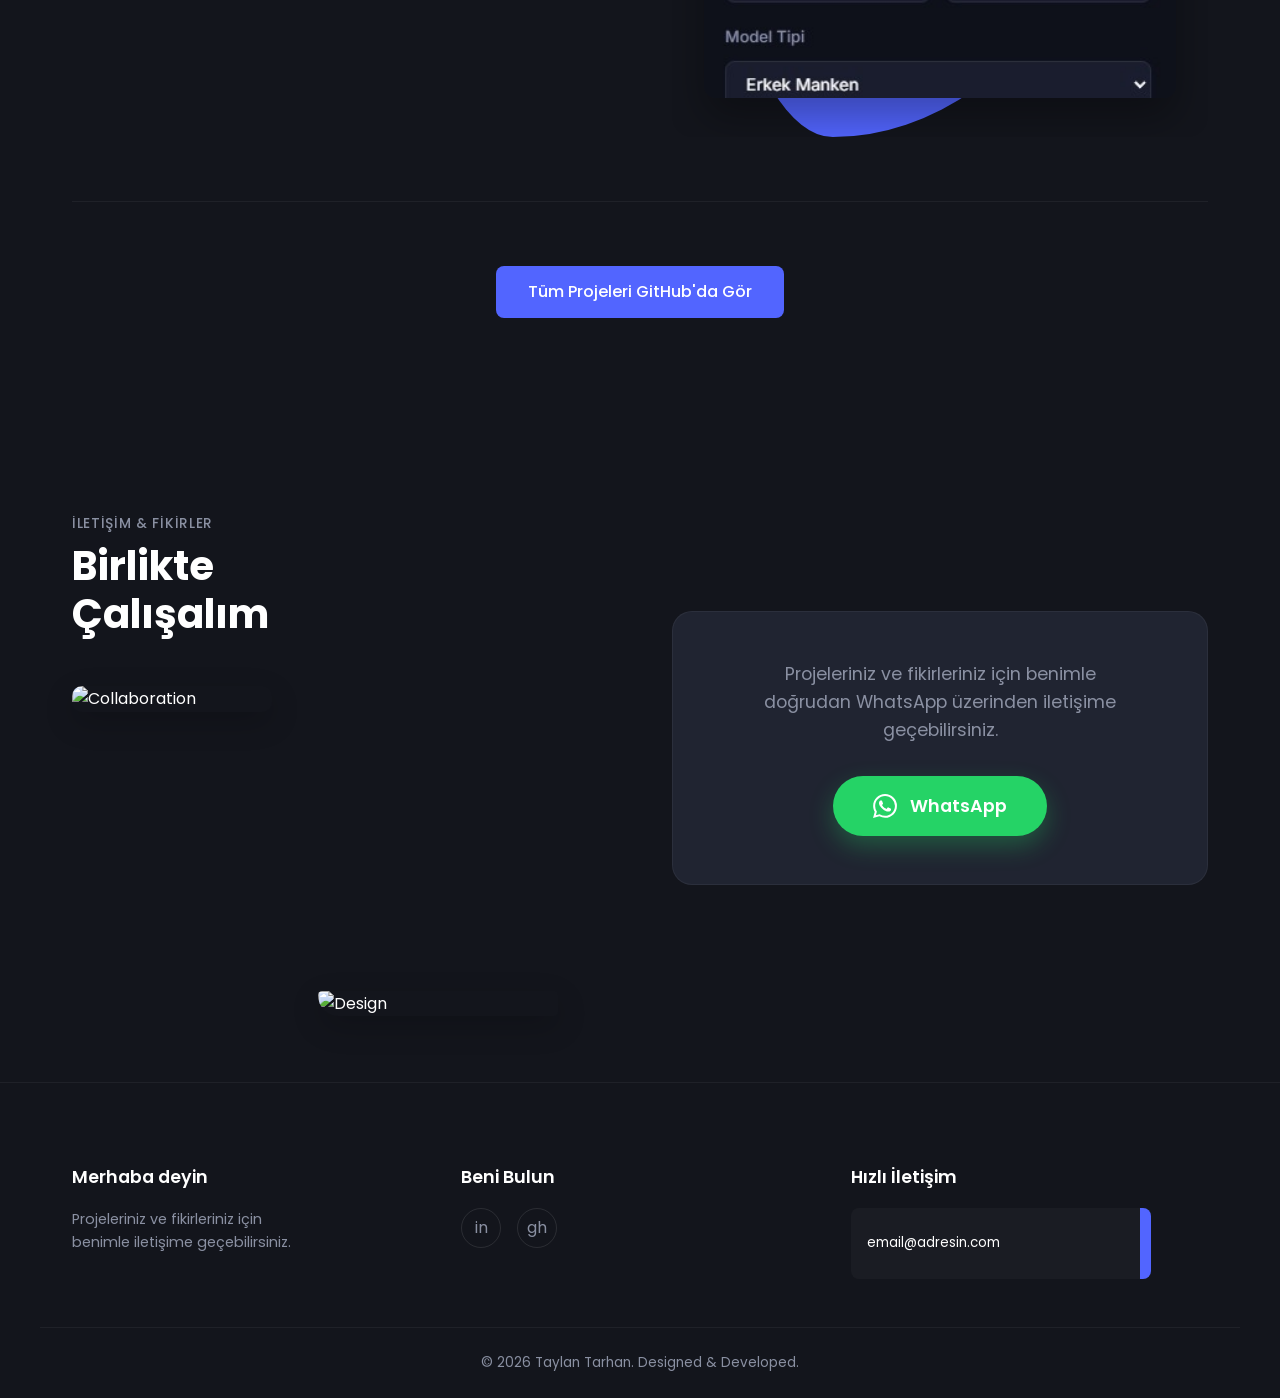
==== commit f150d262: "Update: WhatsApp contact, tech logos, design refinements" ====
--- a/index.html
+++ b/index.html
@@ -24,16 +24,8 @@
             <ul class="nav-links">
                 <li><a href="#home">Ana Sayfa</a></li>
                 <li><a href="#projects">Projeler</a></li>
-                <li><a href="#contact">İletişim</a></li>
+                <li><a href="https://wa.me/905458858577" target="_blank">İletişim</a></li>
             </ul>
-            <a href="#contact" class="btn-contact">
-                <svg width="18" height="18" viewBox="0 0 24 24" fill="none" stroke="currentColor" stroke-width="2"
-                    stroke-linecap="round" stroke-linejoin="round">
-                    <path d="M4 4h16c1.1 0 2 .9 2 2v12c0 1.1-.9 2-2 2H4c-1.1 0-2-.9-2-2V6c0-1.1.9-2 2-2z"></path>
-                    <polyline points="22,6 12,13 2,6"></polyline>
-                </svg>
-                İletişim
-            </a>
             <!-- Mobile Menu Toggler -->
             <button class="menu-toggle" aria-label="Toggle Menu">
                 <span></span>
@@ -139,20 +131,42 @@
                     <div class="tool-group">
                         <h4 class="tool-group-title">Geliştirme İçin</h4>
                         <div class="tool-icons">
-                            <div class="tool-icon icon-react">
+                            <div class="tool-icon icon-react" title="React">
                                 <img src="https://upload.wikimedia.org/wikipedia/commons/a/a7/React-icon.svg"
                                     alt="React">
                             </div>
-                            <div class="tool-icon icon-supabase">
-                                <img src="https://supabase.com/docs/supabase-logo-icon.svg" alt="Supabase">
-                            </div>
-                            <div class="tool-icon icon-gemini">
-                                <!-- Placeholder icon for Gemini/AI -->
+                            <div class="tool-icon icon-supabase" title="Supabase">
+                                <svg viewBox="0 0 24 24" width="32" height="32" fill="none"
+                                    xmlns="http://www.w3.org/2000/svg">
+                                    <path d="M12 2L2 13h9v9l10-11h-9V2z" fill="#3ECF8E" />
+                                </svg>
+                            </div>
+                            <div class="tool-icon icon-gemini" title="Gemini AI">
                                 <span style="color:white; font-size:1.5rem;">✨</span>
                             </div>
-                            <div class="tool-icon icon-n8n">
-                                <!-- Placeholder icon for n8n -->
+                            <div class="tool-icon icon-n8n" title="n8n">
                                 <span style="font-weight:bold; color:var(--text-color);">n8n</span>
+                            </div>
+                            <div class="tool-icon icon-ag" title="Antigravity">
+                                <img src="./antigravity.jpeg" alt="Antigravity" style="border-radius: 8px;">
+                            </div>
+                            <div class="tool-icon icon-cursor" title="Cursor">
+                                <img src="./cursor.jpeg" alt="Cursor" style="border-radius: 8px;">
+                            </div>
+                            <div class="tool-icon icon-vardent" title="Vardent">
+                                <img src="./vardent.jpeg" alt="Vardent" style="border-radius: 8px;">
+                            </div>
+                            <div class="tool-icon icon-android" title="Android">
+                                <svg viewBox="0 0 24 24" width="28" height="28" fill="#3DDC84">
+                                    <path
+                                        d="M17.6 9.48l1.84-3.18c.16-.31.04-.69-.26-.85-.29-.15-.65-.06-.83.22l-1.88 3.24c-2.86-1.21-6.08-1.21-8.94 0L5.65 5.67c-.19-.29-.58-.38-.87-.22-.29.15-.41.54-.26.85l1.84 3.18C2.69 11.55 0 16.5 0 22h24c0-5.5-2.69-10.45-6.4-12.52zM8.5 18c-.83 0-1.5-.67-1.5-1.5S7.67 15 8.5 15s1.5.67 1.5 1.5S9.33 18 8.5 18zm7 0c-.83 0-1.5-.67-1.5-1.5S14.67 15 15.5 15s1.5.67 1.5 1.5S16.33 18 15.5 18z" />
+                                </svg>
+                            </div>
+                            <div class="tool-icon icon-ios" title="iOS">
+                                <svg viewBox="0 0 24 24" width="28" height="28" fill="#fff">
+                                    <path
+                                        d="M17.05 20.28c-.98.95-2.05.8-3.08.35-1.09-.46-2.09-.48-3.24 0-1.44.62-2.2.44-3.06-.35C2.79 15.25 3.51 7.59 9.05 7.31c1.35.05 2.26.45 3.09.45.71 0 2.02-.45 3.39-.45 1.62.06 2.87.5 3.65 1.48-3.21 1.95-2.67 6.07.45 7.37-.73 1.63-1.63 3.08-2.58 4.12zM12.03 7.25c-.15-2.23 1.66-4.07 3.74-4.25.29 2.58-2.34 4.5-3.74 4.25z" />
+                                </svg>
                             </div>
                         </div>
                     </div>
--- a/index.css
+++ b/index.css
@@ -408,7 +408,7 @@
     justify-content: center;
     flex-wrap: wrap;
     gap: 1.5rem;
-    max-width: 400px;
+    max-width: 600px;
 }
 
 .tool-icon {
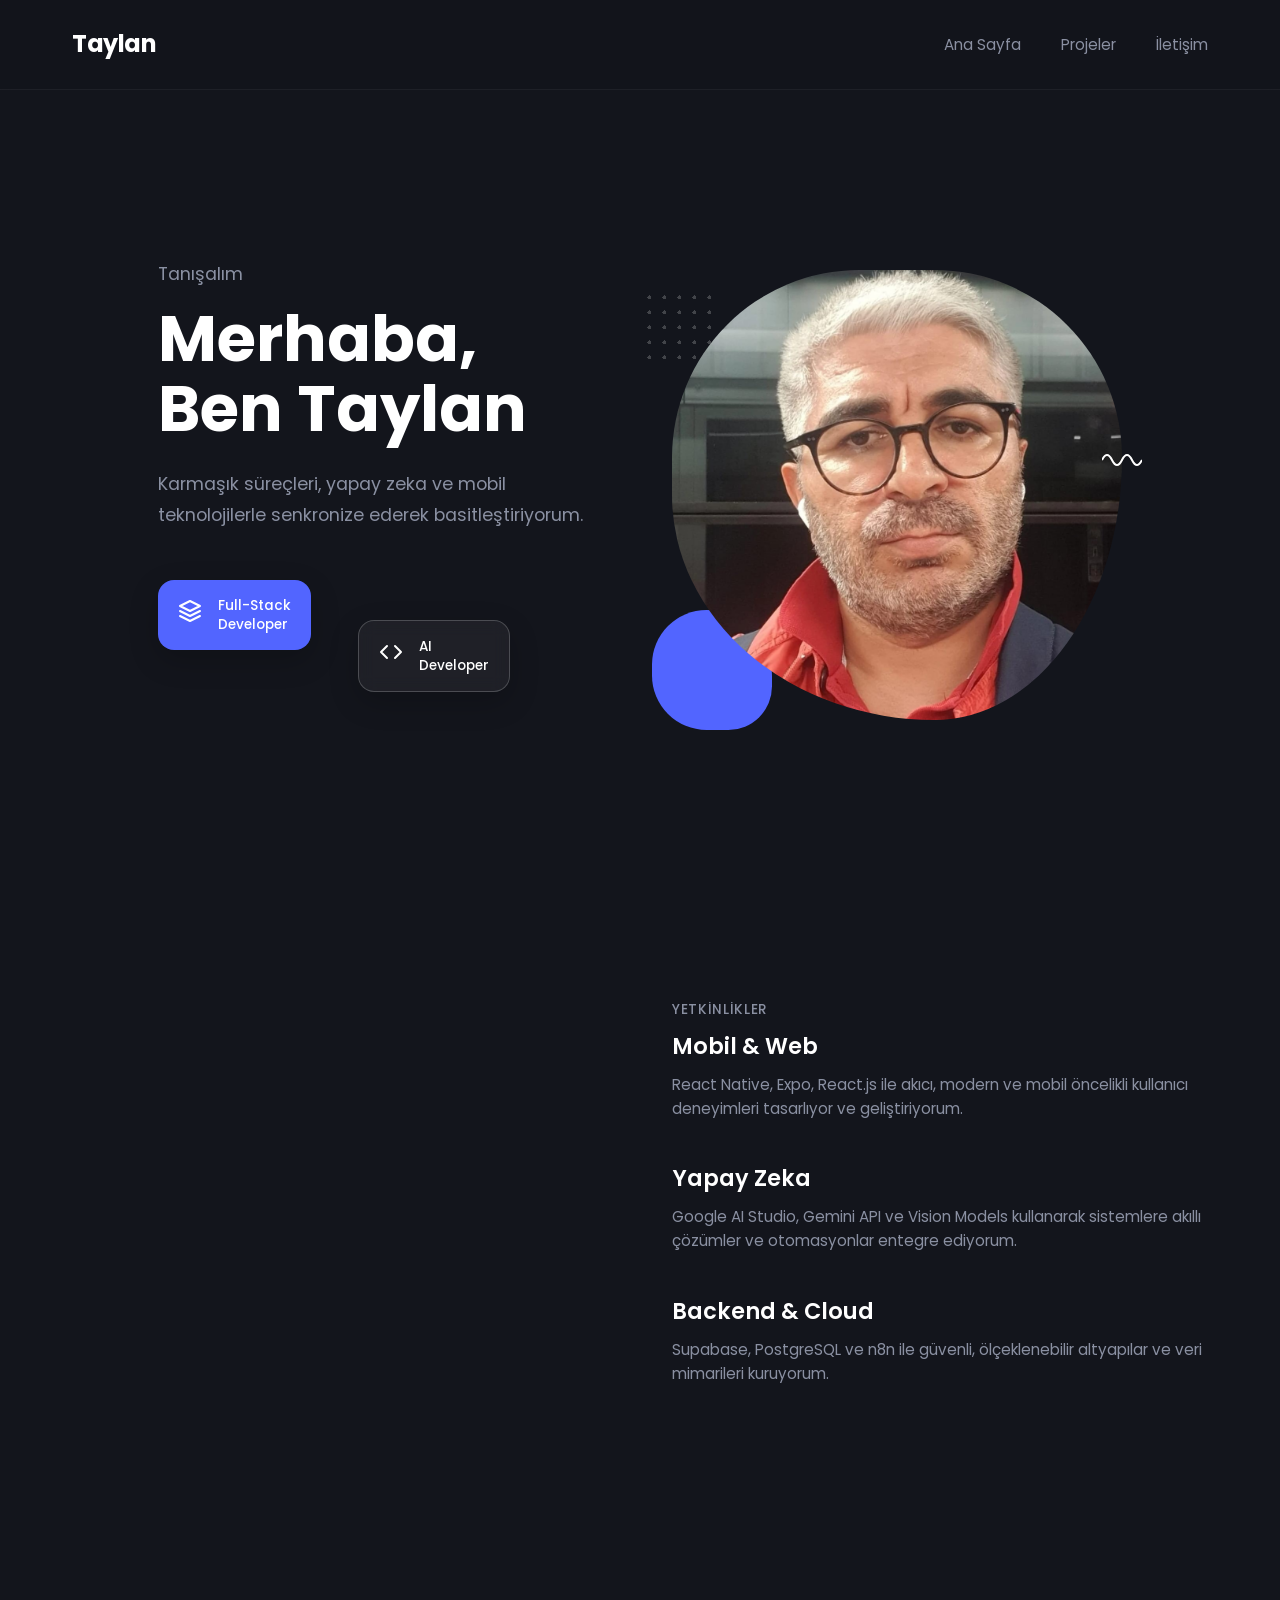
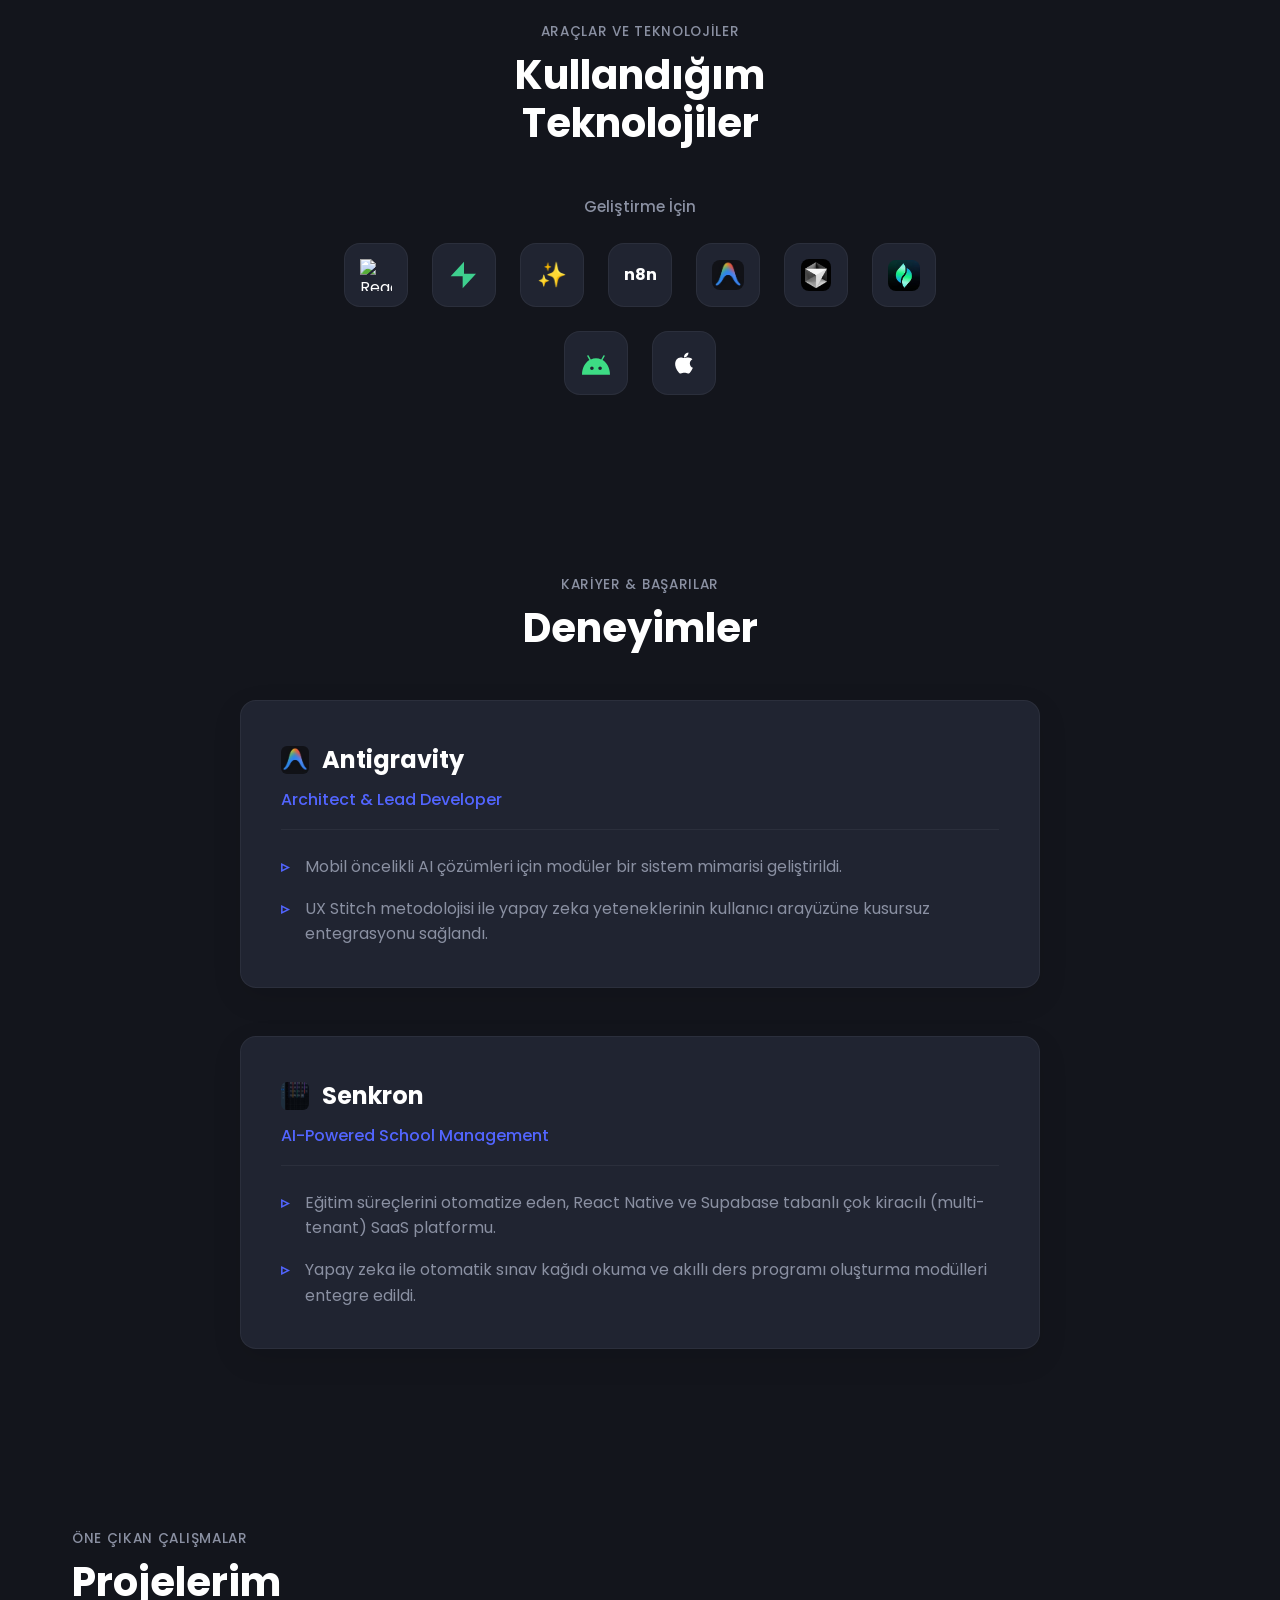
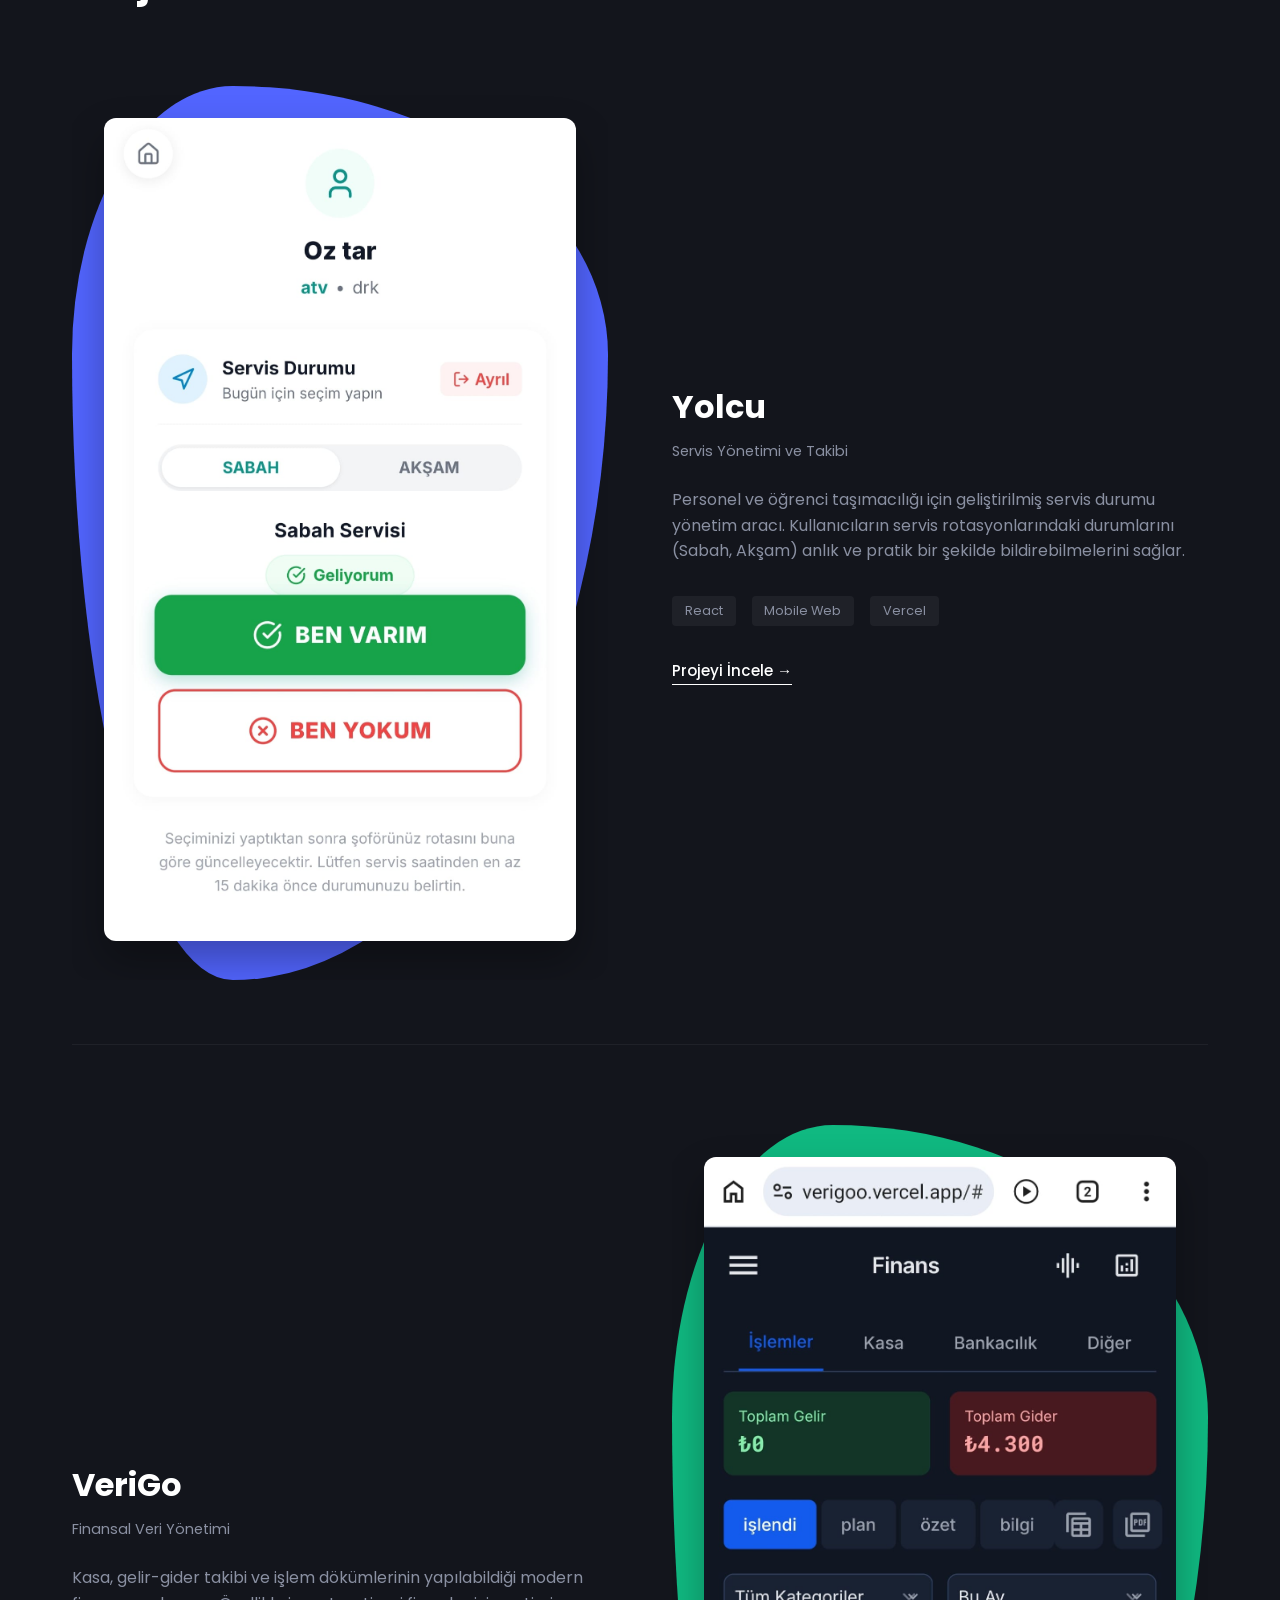
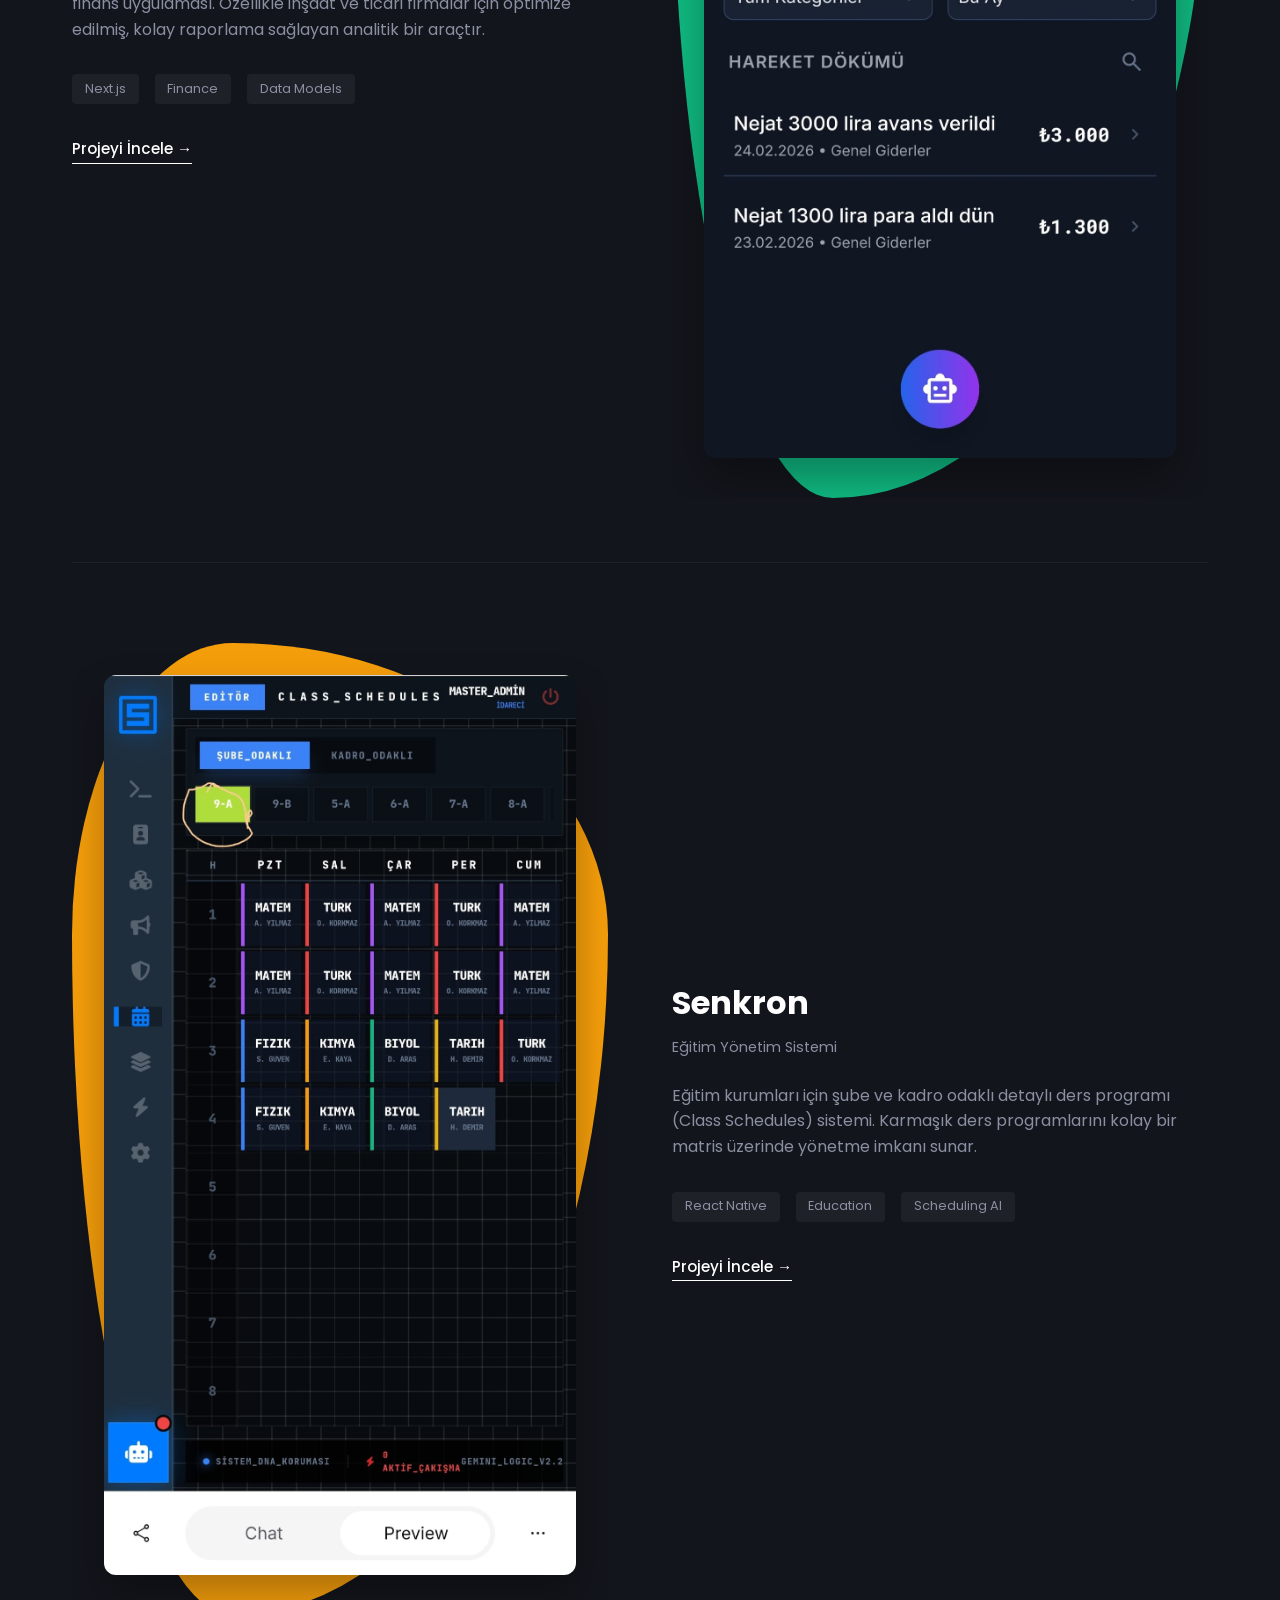
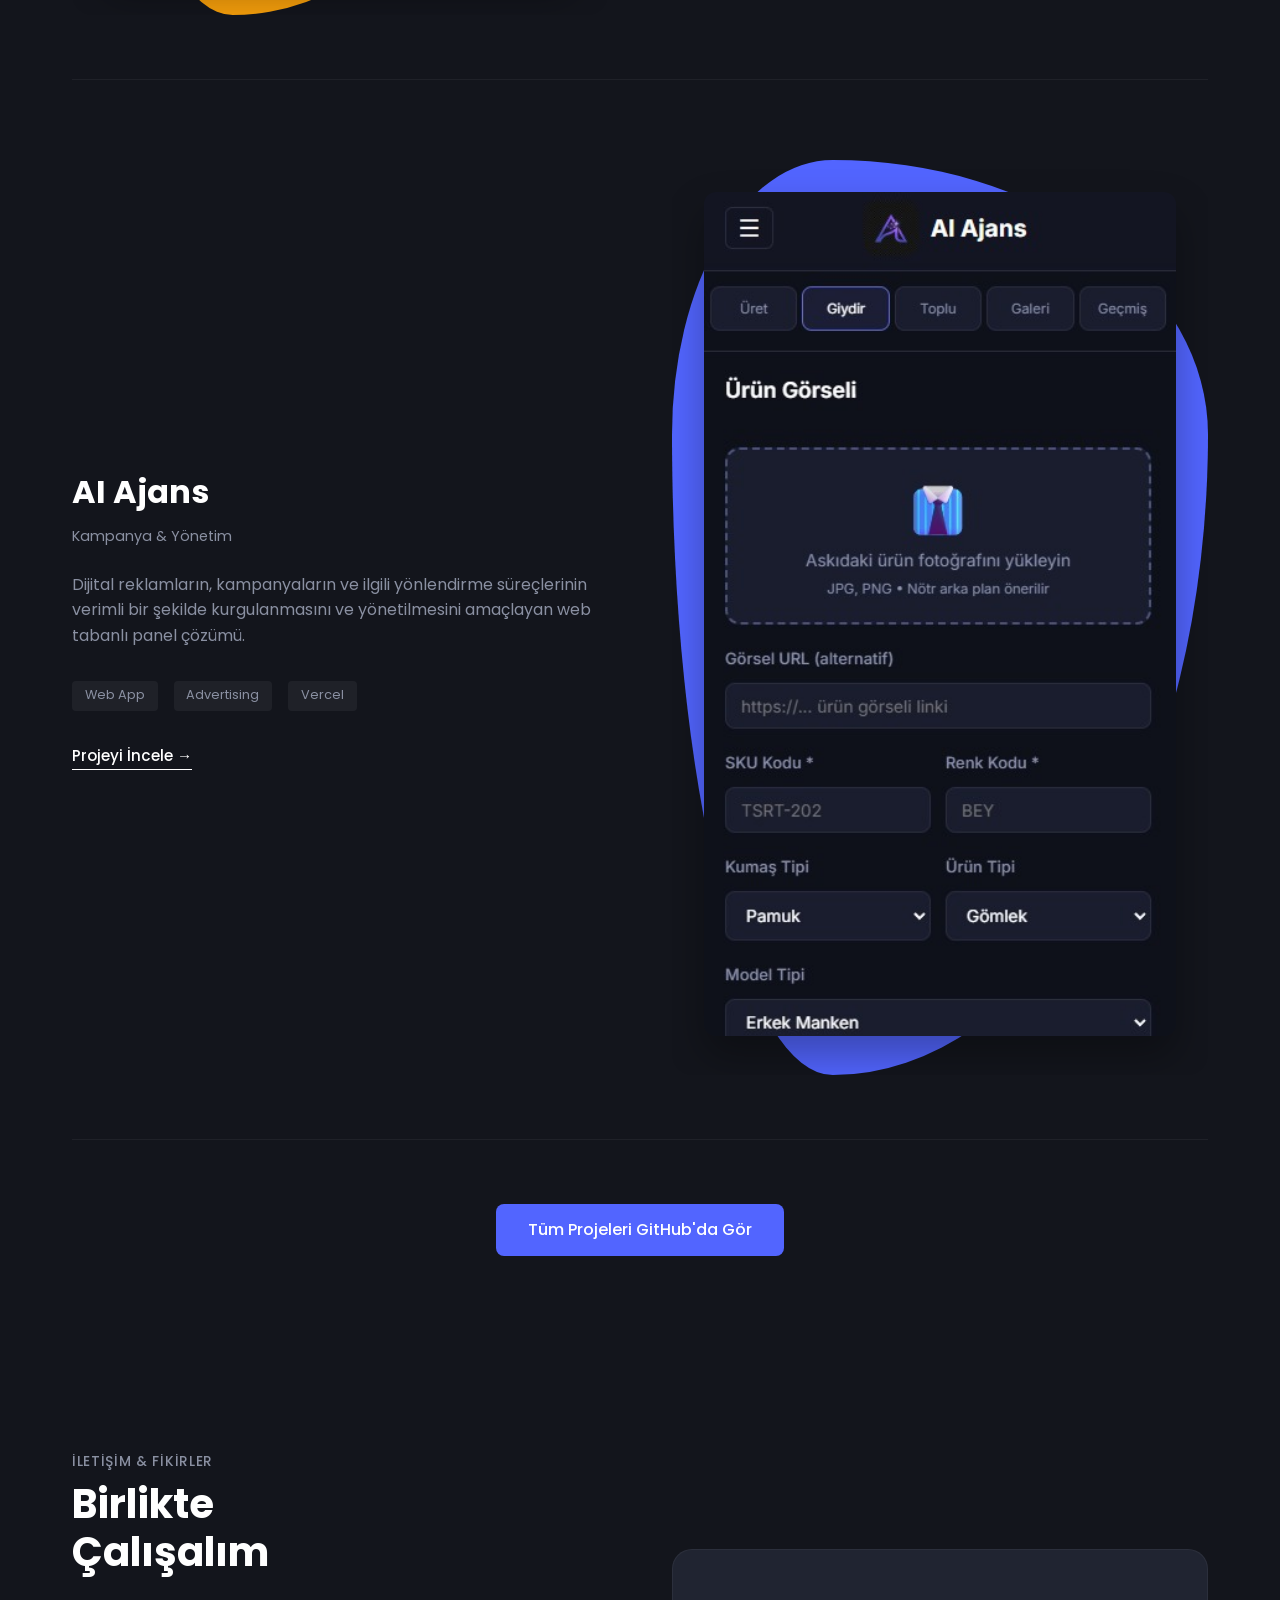
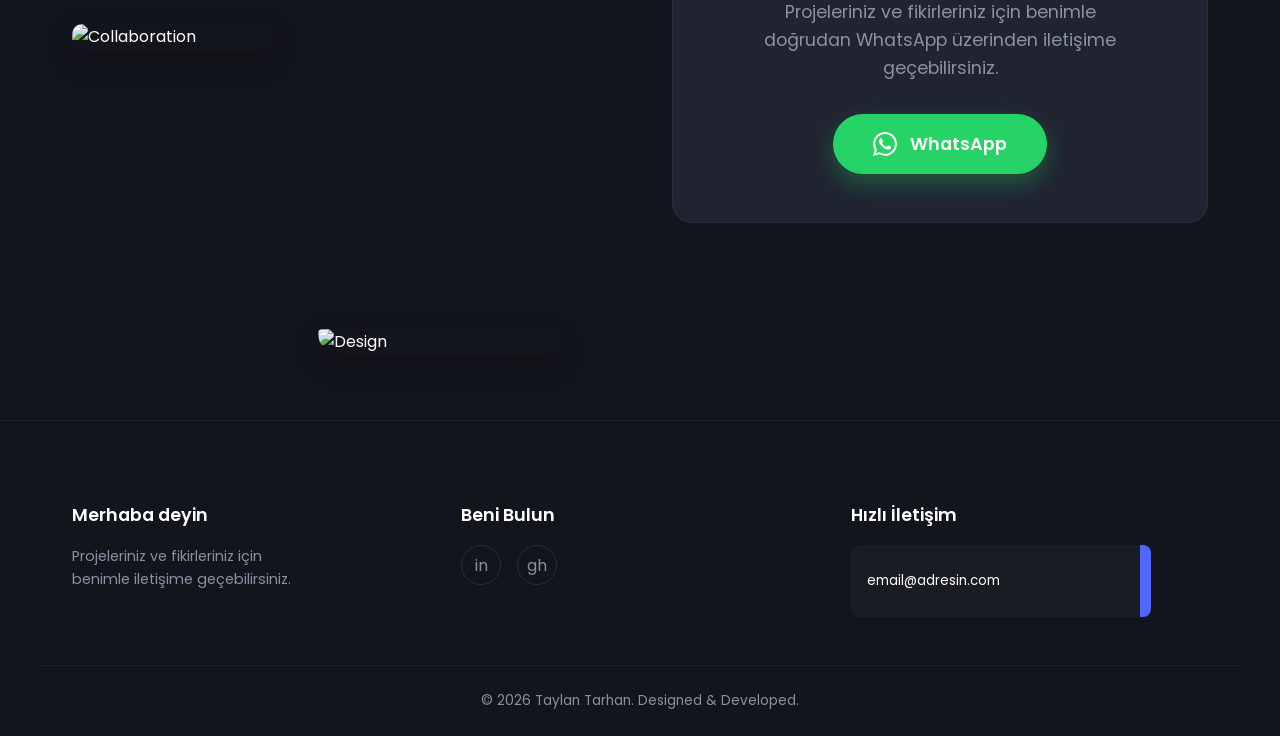
==== commit 31f522f8: "feat: Add Experiences timeline section" ====
--- a/index.html
+++ b/index.html
@@ -4,9 +4,31 @@
 <head>
     <meta charset="UTF-8">
     <meta name="viewport" content="width=device-width, initial-scale=1.0">
-    <title>Taylan Tarhan | Mobil & AI Developer</title>
+    <title>Taylan Tarhan | Full-Stack & AI Developer</title>
+
+    <!-- SEO Meta Tags -->
     <meta name="description"
-        content="Karmaşık süreçleri, yapay zeka ve mobil teknolojilerle senkronize ederek basitleştiriyorum.">
+        content="Karmaşık süreçleri, yapay zeka ve mobil teknolojilerle senkronize ederek basitleştiriyorum. Dijital projelerinizi bir üst seviyeye taşıyalım.">
+    <meta name="keywords"
+        content="Taylan Tarhan, Full-Stack Developer, AI Developer, React Native, Next.js, Web Tasarım, Yapay Zeka Danışmanlığı, Portfolyo, Yazılım Geliştirici, Frontend, Backend">
+    <meta name="author" content="Taylan Tarhan">
+    <link rel="canonical" href="https://taylantarhan.com/" />
+
+    <!-- Open Graph / Facebook -->
+    <meta property="og:type" content="website">
+    <meta property="og:url" content="https://taylantarhan.com/">
+    <meta property="og:title" content="Taylan Tarhan | Full-Stack & AI Developer">
+    <meta property="og:description"
+        content="Karmaşık süreçleri, yapay zeka ve mobil teknolojilerle senkronize ederek basitleştiriyorum. Dijital projelerinizi bir üst seviyeye taşıyalım.">
+    <meta property="og:image" content="https://taylantarhan.com/profile.png">
+
+    <!-- Twitter -->
+    <meta property="twitter:card" content="summary_large_image">
+    <meta property="twitter:url" content="https://taylantarhan.com/">
+    <meta property="twitter:title" content="Taylan Tarhan | Full-Stack & AI Developer">
+    <meta property="twitter:description" content="Yapay zeka ve mobil teknolojilerle dijital dönüşüm çözümleri.">
+    <meta property="twitter:image" content="https://taylantarhan.com/profile.png">
+
     <!-- Google Fonts -->
     <link rel="preconnect" href="https://fonts.googleapis.com">
     <link rel="preconnect" href="https://fonts.gstatic.com" crossorigin>
@@ -174,6 +196,53 @@
             </div>
         </section>
 
+        <!-- Experience Section -->
+        <section id="experience" class="experience-section">
+            <div class="container">
+                <div class="text-center">
+                    <span class="section-label">Kariyer & Başarılar</span>
+                    <h2 class="section-title">Deneyimler</h2>
+                </div>
+
+                <div class="experience-grid">
+                    <!-- Antigravity -->
+                    <div class="experience-item">
+                        <div class="experience-item-header">
+                            <h3 class="exp-company">
+                                <img src="./antigravity.jpeg" alt="Antigravity" width="28" height="28"
+                                    style="border-radius:6px; object-fit: cover;">
+                                Antigravity
+                            </h3>
+                            <p class="exp-role">Architect & Lead Developer</p>
+                        </div>
+                        <ul class="exp-list">
+                            <li>Mobil öncelikli AI çözümleri için modüler bir sistem mimarisi geliştirildi.</li>
+                            <li>UX Stitch metodolojisi ile yapay zeka yeteneklerinin kullanıcı arayüzüne kusursuz
+                                entegrasyonu sağlandı.</li>
+                        </ul>
+                    </div>
+
+                    <!-- Senkron -->
+                    <div class="experience-item">
+                        <div class="experience-item-header">
+                            <h3 class="exp-company">
+                                <img src="./senkron.png" alt="Senkron" width="28" height="28"
+                                    style="border-radius:6px; object-fit: cover;">
+                                Senkron
+                            </h3>
+                            <p class="exp-role">AI-Powered School Management</p>
+                        </div>
+                        <ul class="exp-list">
+                            <li>Eğitim süreçlerini otomatize eden, React Native ve Supabase tabanlı çok kiracılı
+                                (multi-tenant) SaaS platformu.</li>
+                            <li>Yapay zeka ile otomatik sınav kağıdı okuma ve akıllı ders programı oluşturma modülleri
+                                entegre edildi.</li>
+                        </ul>
+                    </div>
+                </div>
+            </div>
+        </section>
+
         <!-- Recent Projects -->
         <section id="projects" class="projects-section">
             <div class="container">
--- a/index.css
+++ b/index.css
@@ -433,6 +433,77 @@
     max-height: 32px;
 }
 
+/* ── Experience Section ── */
+.experience-section {
+    padding: 5rem 0;
+}
+
+.experience-grid {
+    display: grid;
+    grid-template-columns: 1fr;
+    gap: 3rem;
+    margin-top: 3rem;
+    max-width: 800px;
+    margin-inline: auto;
+}
+
+.experience-item {
+    background: var(--bg-card);
+    border: 1px solid rgba(255, 255, 255, 0.05);
+    border-radius: 16px;
+    padding: 2.5rem;
+    position: relative;
+    box-shadow: 0 10px 30px rgba(0, 0, 0, 0.1);
+}
+
+.experience-item-header {
+    margin-bottom: 1.5rem;
+    padding-bottom: 1rem;
+    border-bottom: 1px solid rgba(255, 255, 255, 0.05);
+}
+
+.exp-company {
+    font-size: 1.5rem;
+    font-weight: 700;
+    color: var(--text-main);
+    display: flex;
+    align-items: center;
+    gap: 0.8rem;
+}
+
+.exp-role {
+    font-size: 1rem;
+    color: var(--primary-color);
+    font-weight: 500;
+    margin-top: 0.5rem;
+}
+
+.exp-list {
+    list-style: none;
+    margin: 0;
+    padding: 0;
+}
+
+.exp-list li {
+    position: relative;
+    padding-left: 1.5rem;
+    margin-bottom: 1rem;
+    color: var(--text-muted);
+    line-height: 1.6;
+}
+
+.exp-list li:last-child {
+    margin-bottom: 0;
+}
+
+.exp-list li::before {
+    content: "▹";
+    position: absolute;
+    left: 0;
+    color: var(--primary-color);
+    font-weight: bold;
+}
+
 /* ── Projects Section ── */
 .project-card {
     display: grid;
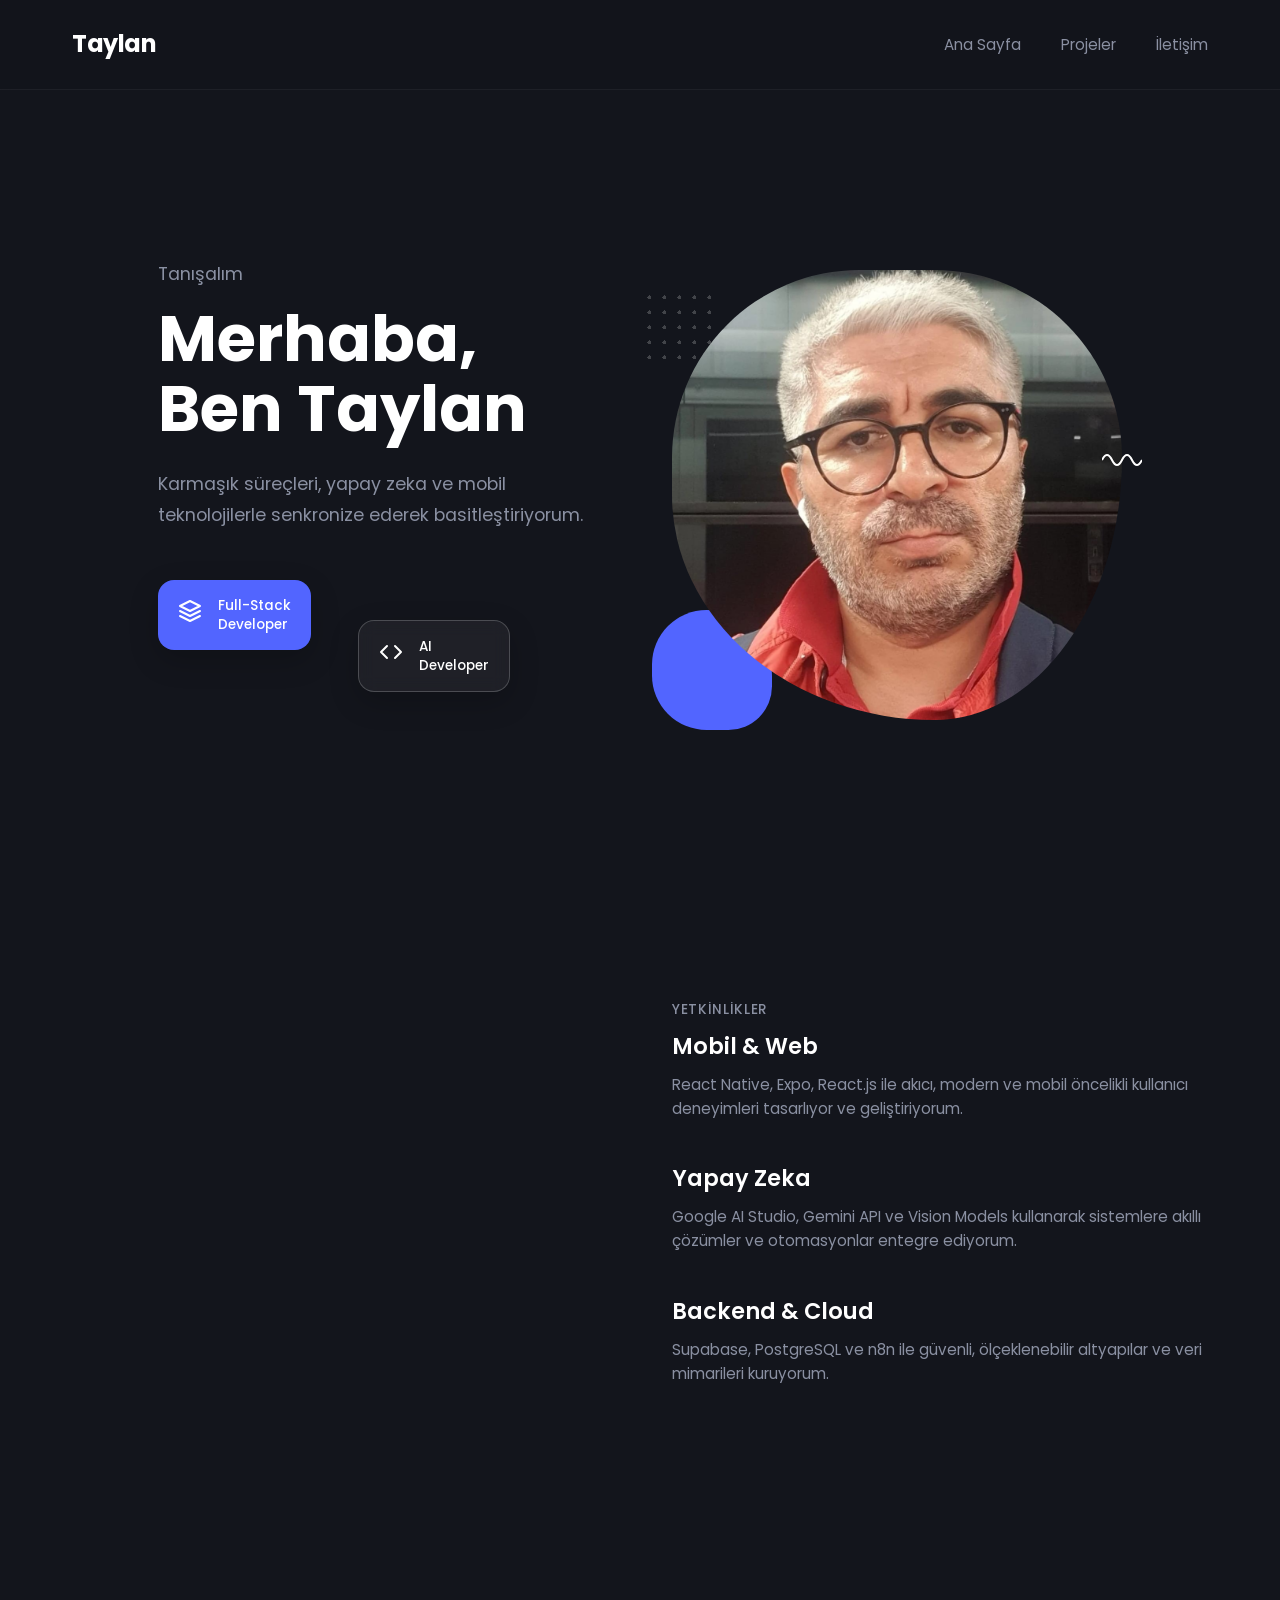
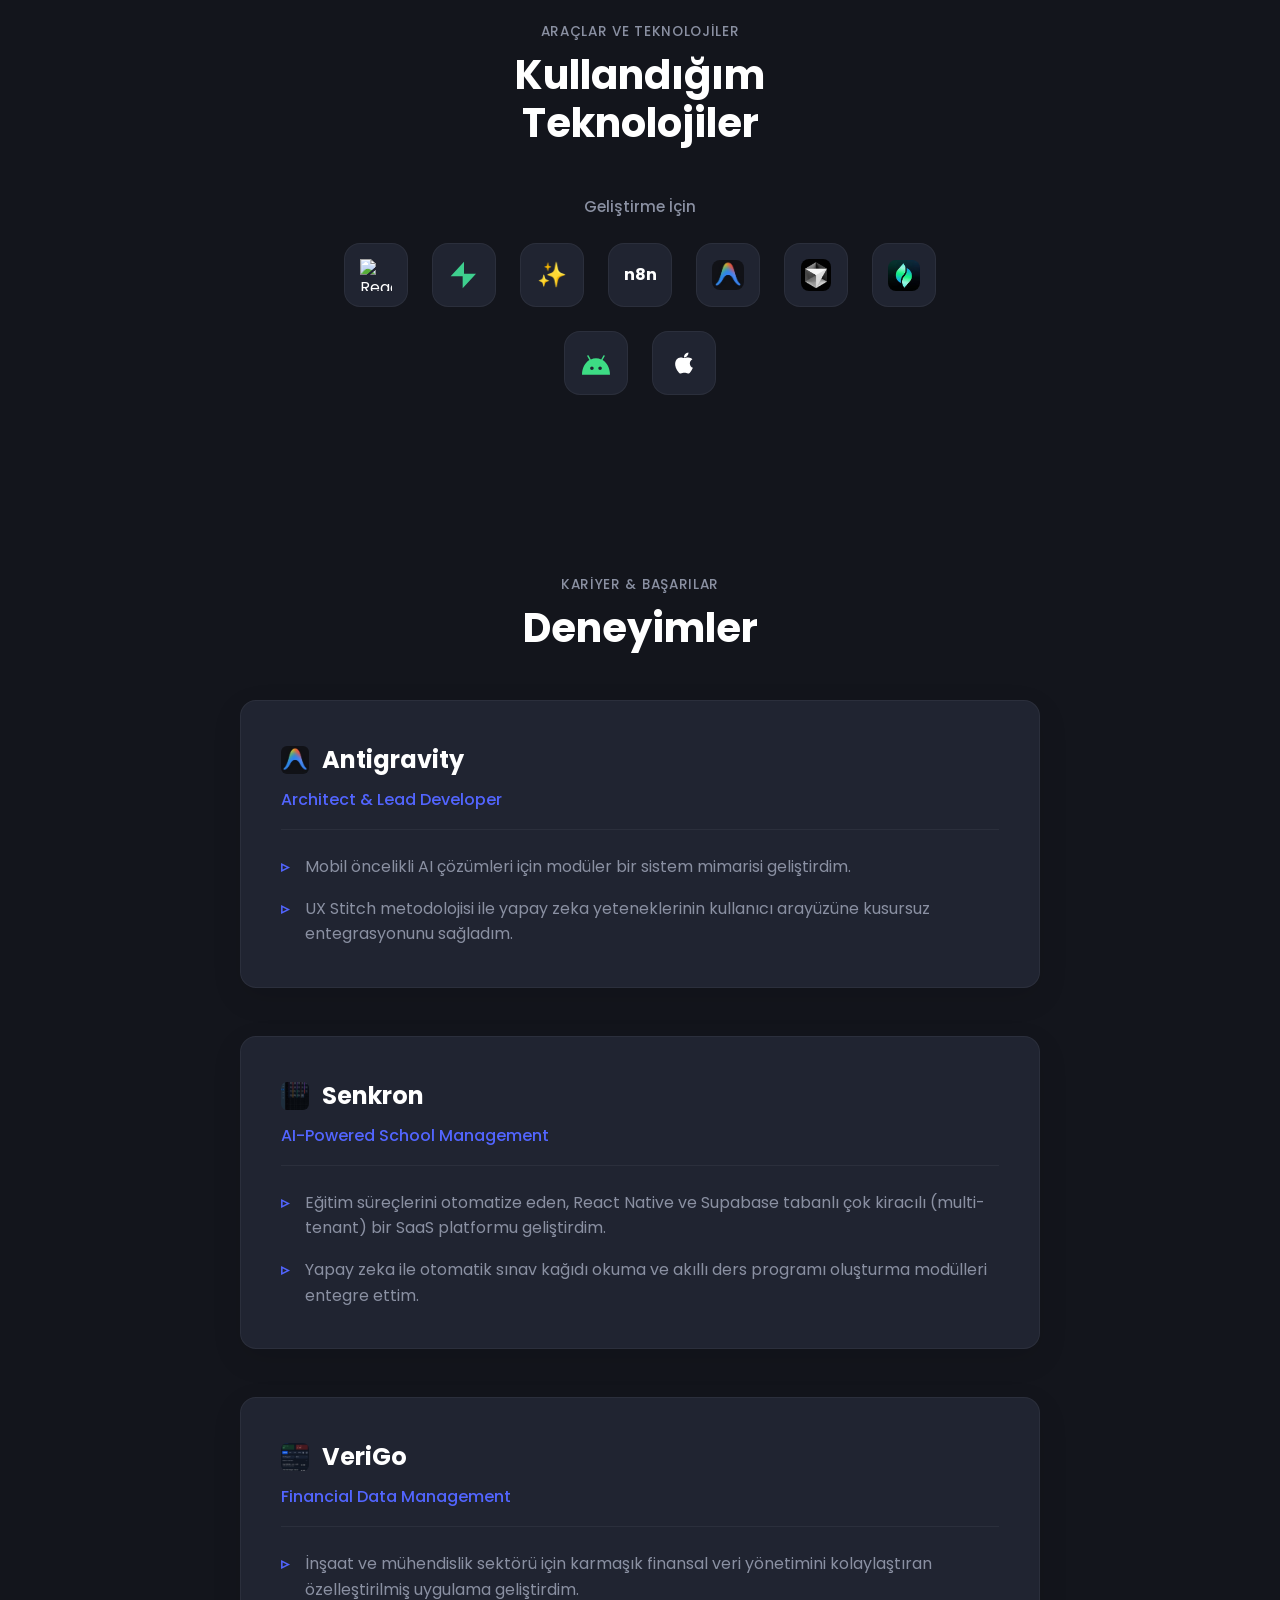
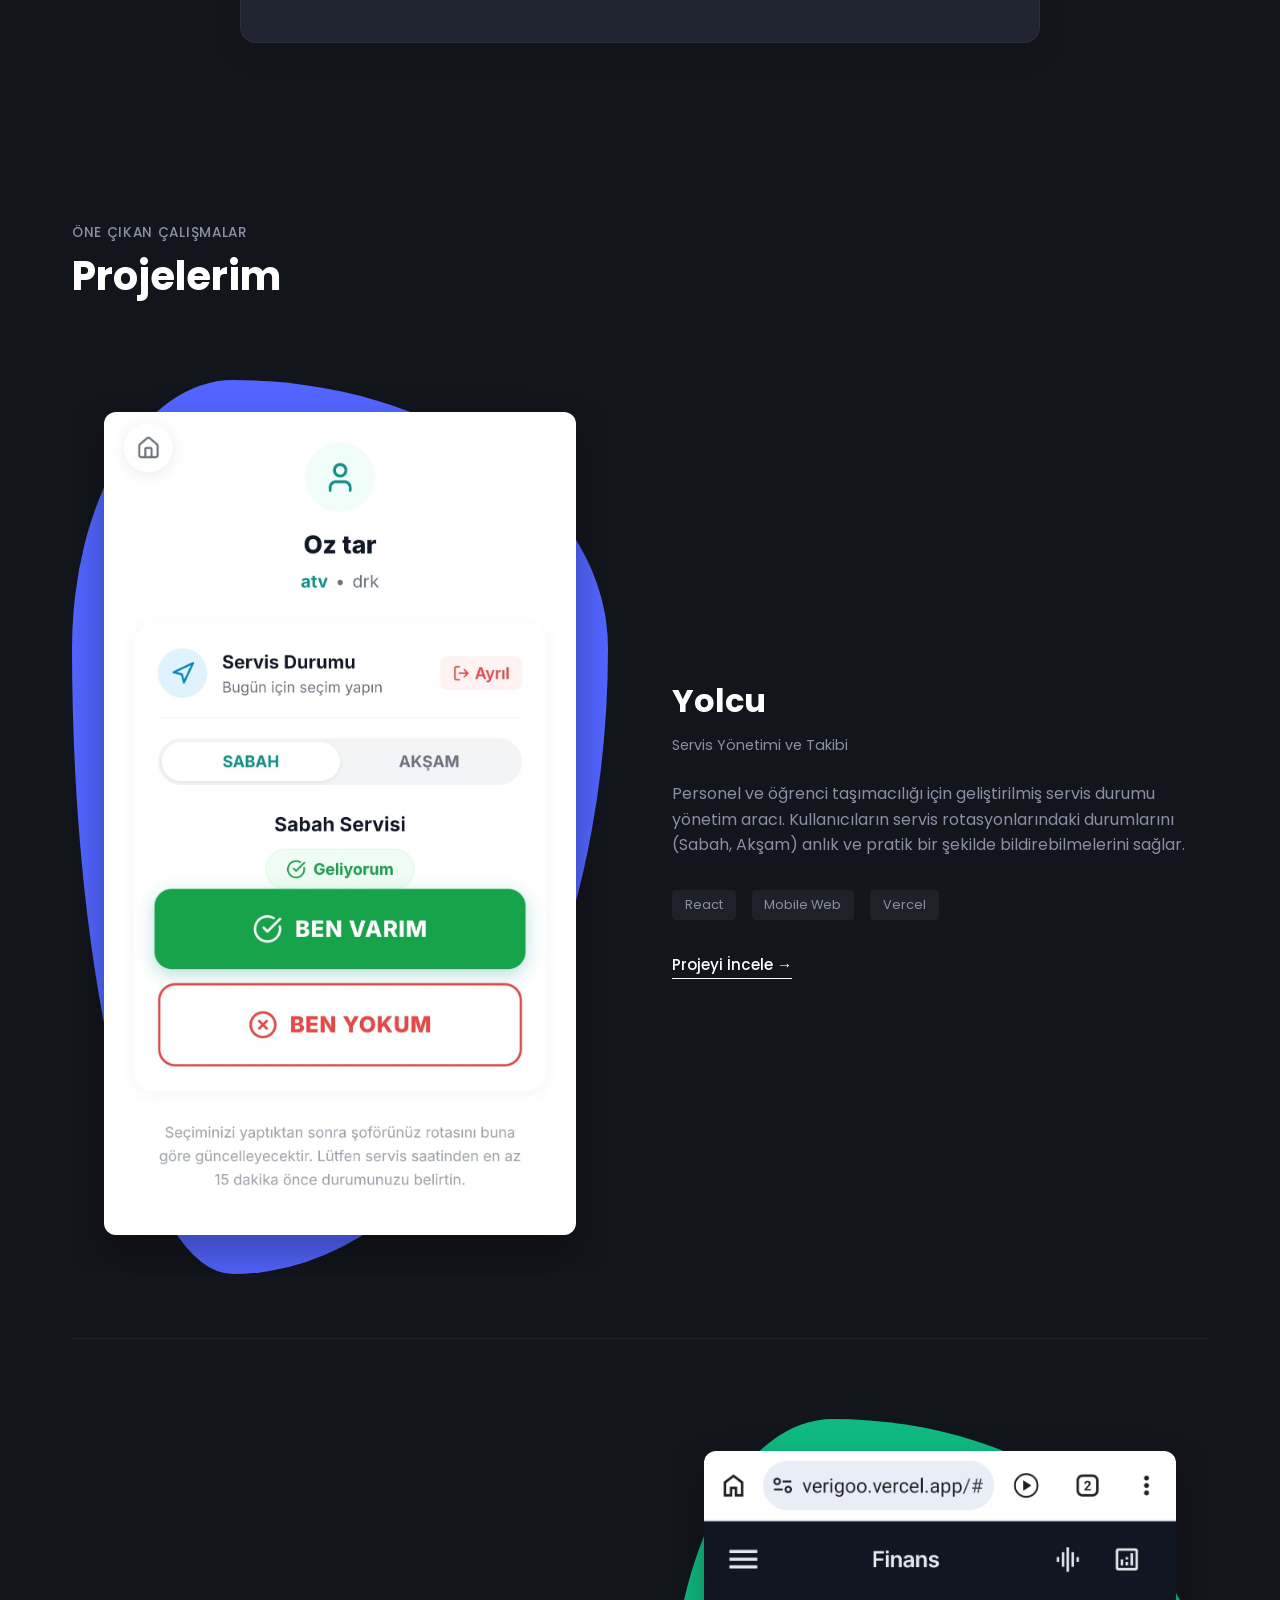
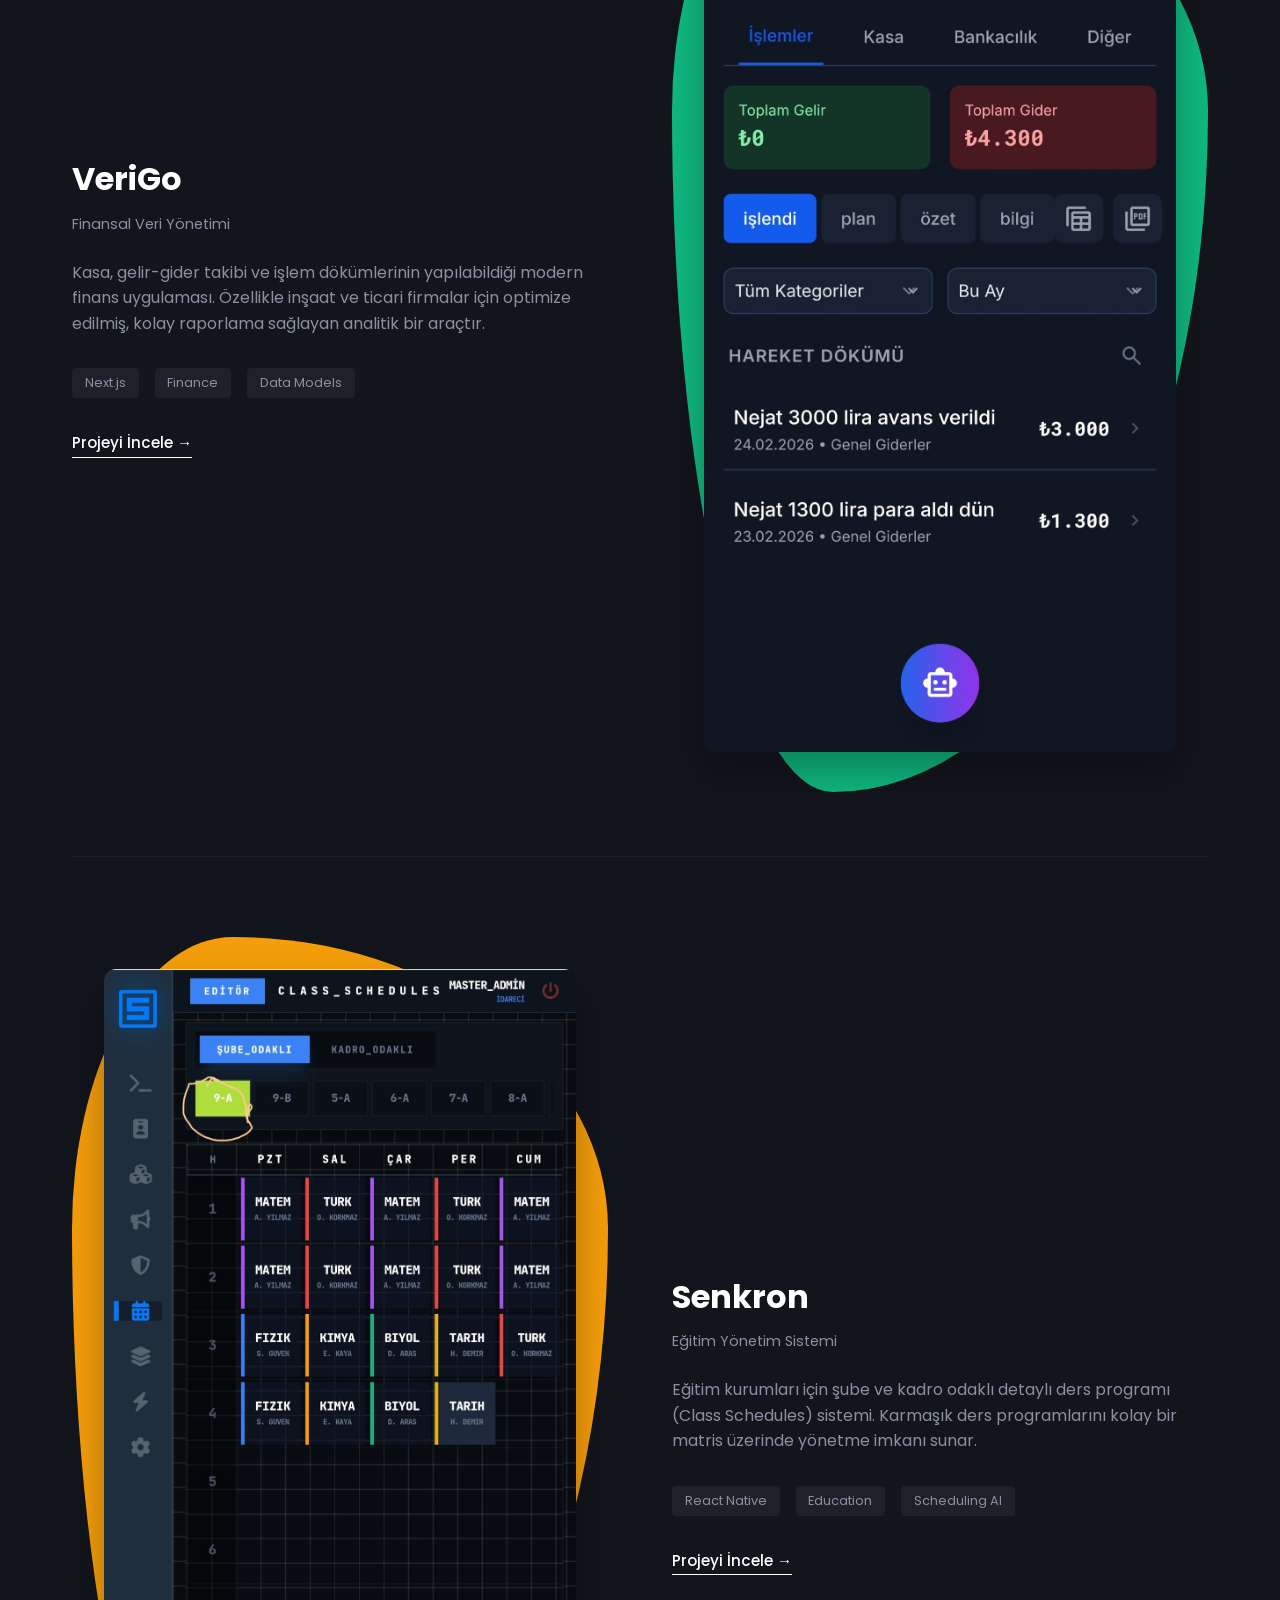
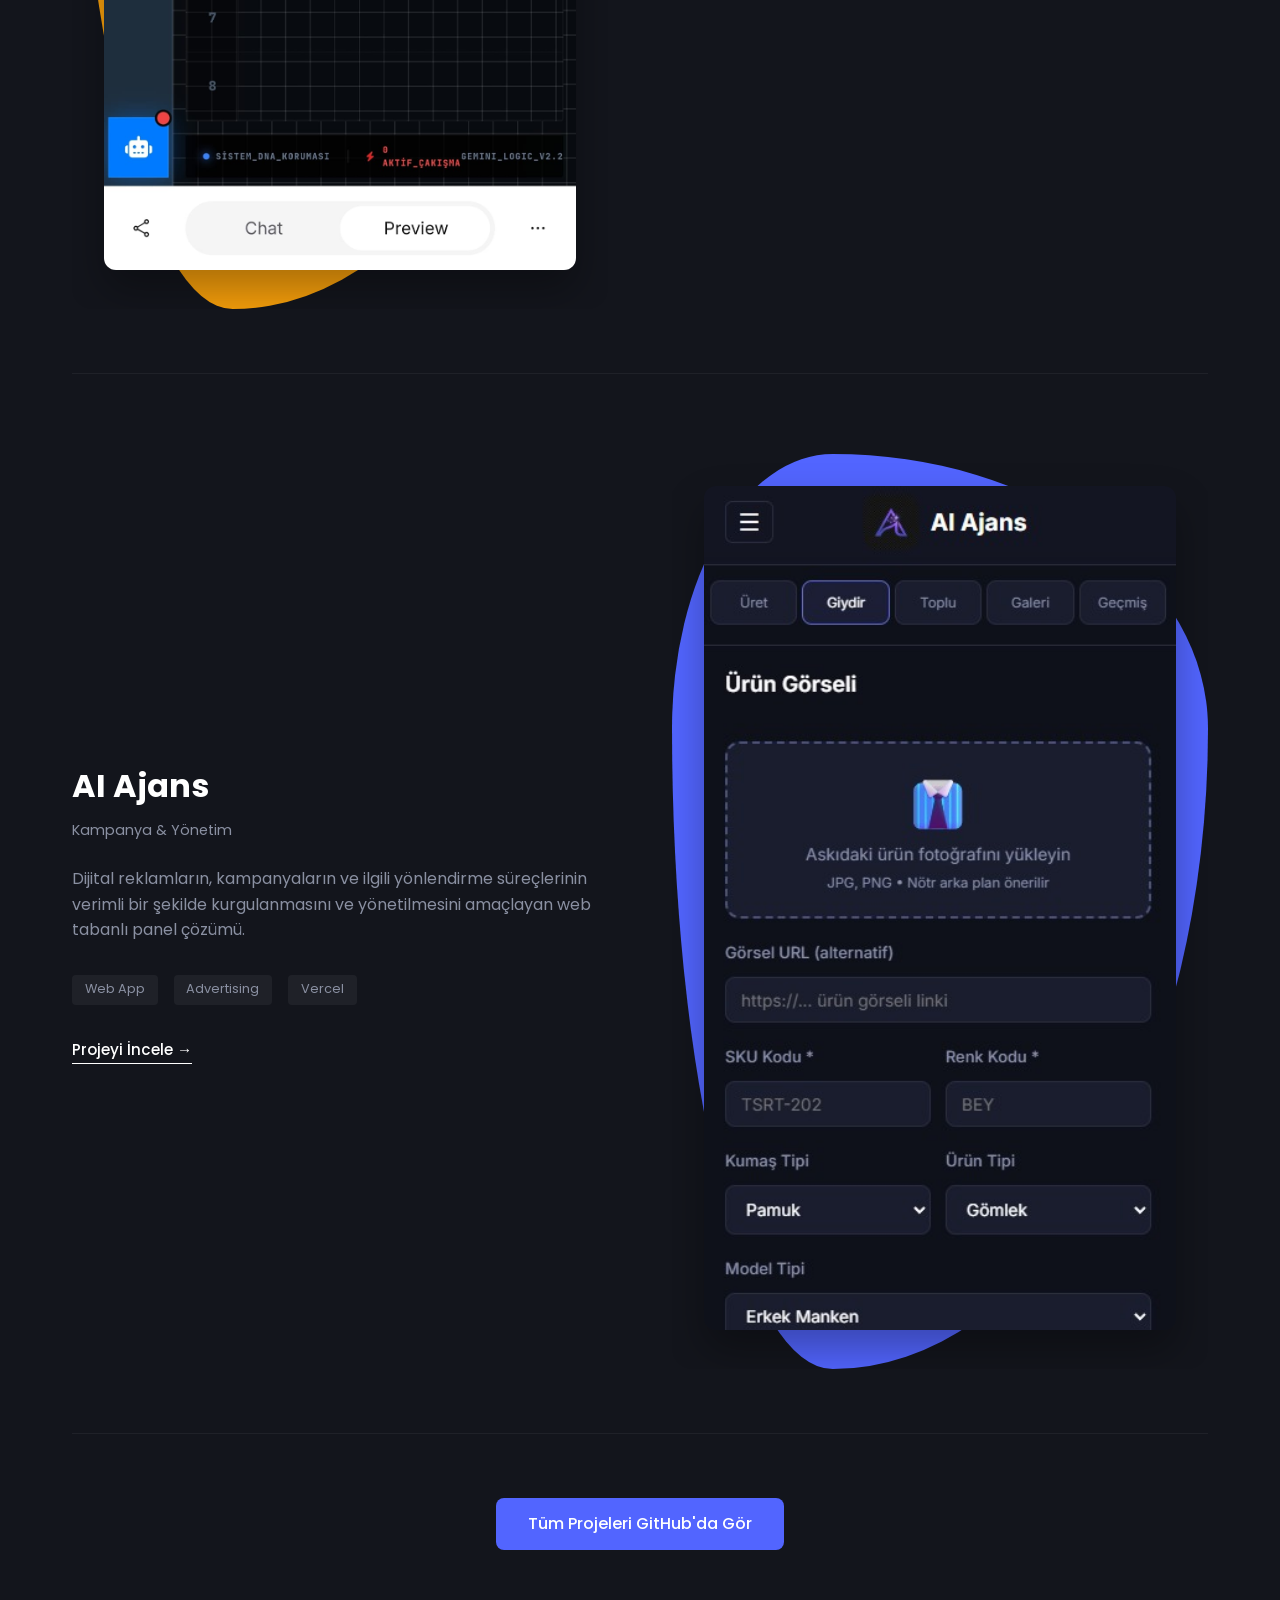
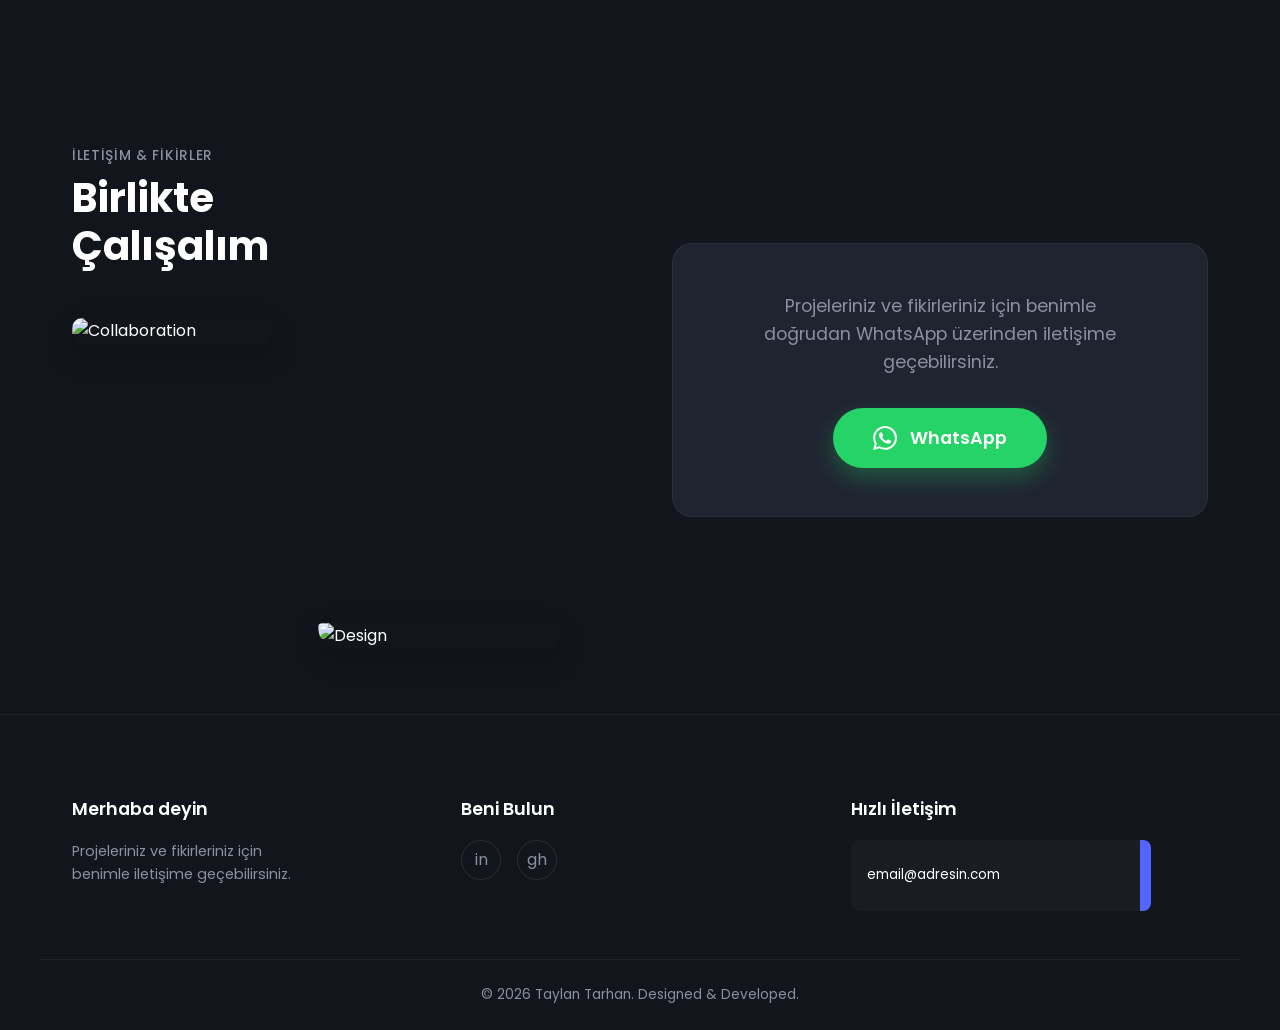
==== commit 60fbbad6: "Update: Experiences in 1st person and added VeriGo" ====
--- a/index.html
+++ b/index.html
@@ -216,9 +216,9 @@
                             <p class="exp-role">Architect & Lead Developer</p>
                         </div>
                         <ul class="exp-list">
-                            <li>Mobil öncelikli AI çözümleri için modüler bir sistem mimarisi geliştirildi.</li>
+                            <li>Mobil öncelikli AI çözümleri için modüler bir sistem mimarisi geliştirdim.</li>
                             <li>UX Stitch metodolojisi ile yapay zeka yeteneklerinin kullanıcı arayüzüne kusursuz
-                                entegrasyonu sağlandı.</li>
+                                entegrasyonunu sağladım.</li>
                         </ul>
                     </div>
 
@@ -234,9 +234,25 @@
                         </div>
                         <ul class="exp-list">
                             <li>Eğitim süreçlerini otomatize eden, React Native ve Supabase tabanlı çok kiracılı
-                                (multi-tenant) SaaS platformu.</li>
+                                (multi-tenant) bir SaaS platformu geliştirdim.</li>
                             <li>Yapay zeka ile otomatik sınav kağıdı okuma ve akıllı ders programı oluşturma modülleri
-                                entegre edildi.</li>
+                                entegre ettim.</li>
+                        </ul>
+                    </div>
+
+                    <!-- VeriGo -->
+                    <div class="experience-item">
+                        <div class="experience-item-header">
+                            <h3 class="exp-company">
+                                <img src="./verigoo.png" alt="VeriGo" width="28" height="28"
+                                    style="border-radius:6px; object-fit: cover;">
+                                VeriGo
+                            </h3>
+                            <p class="exp-role">Financial Data Management</p>
+                        </div>
+                        <ul class="exp-list">
+                            <li>İnşaat ve mühendislik sektörü için karmaşık finansal veri yönetimini kolaylaştıran
+                                özelleştirilmiş uygulama geliştirdim.</li>
                         </ul>
                     </div>
                 </div>
